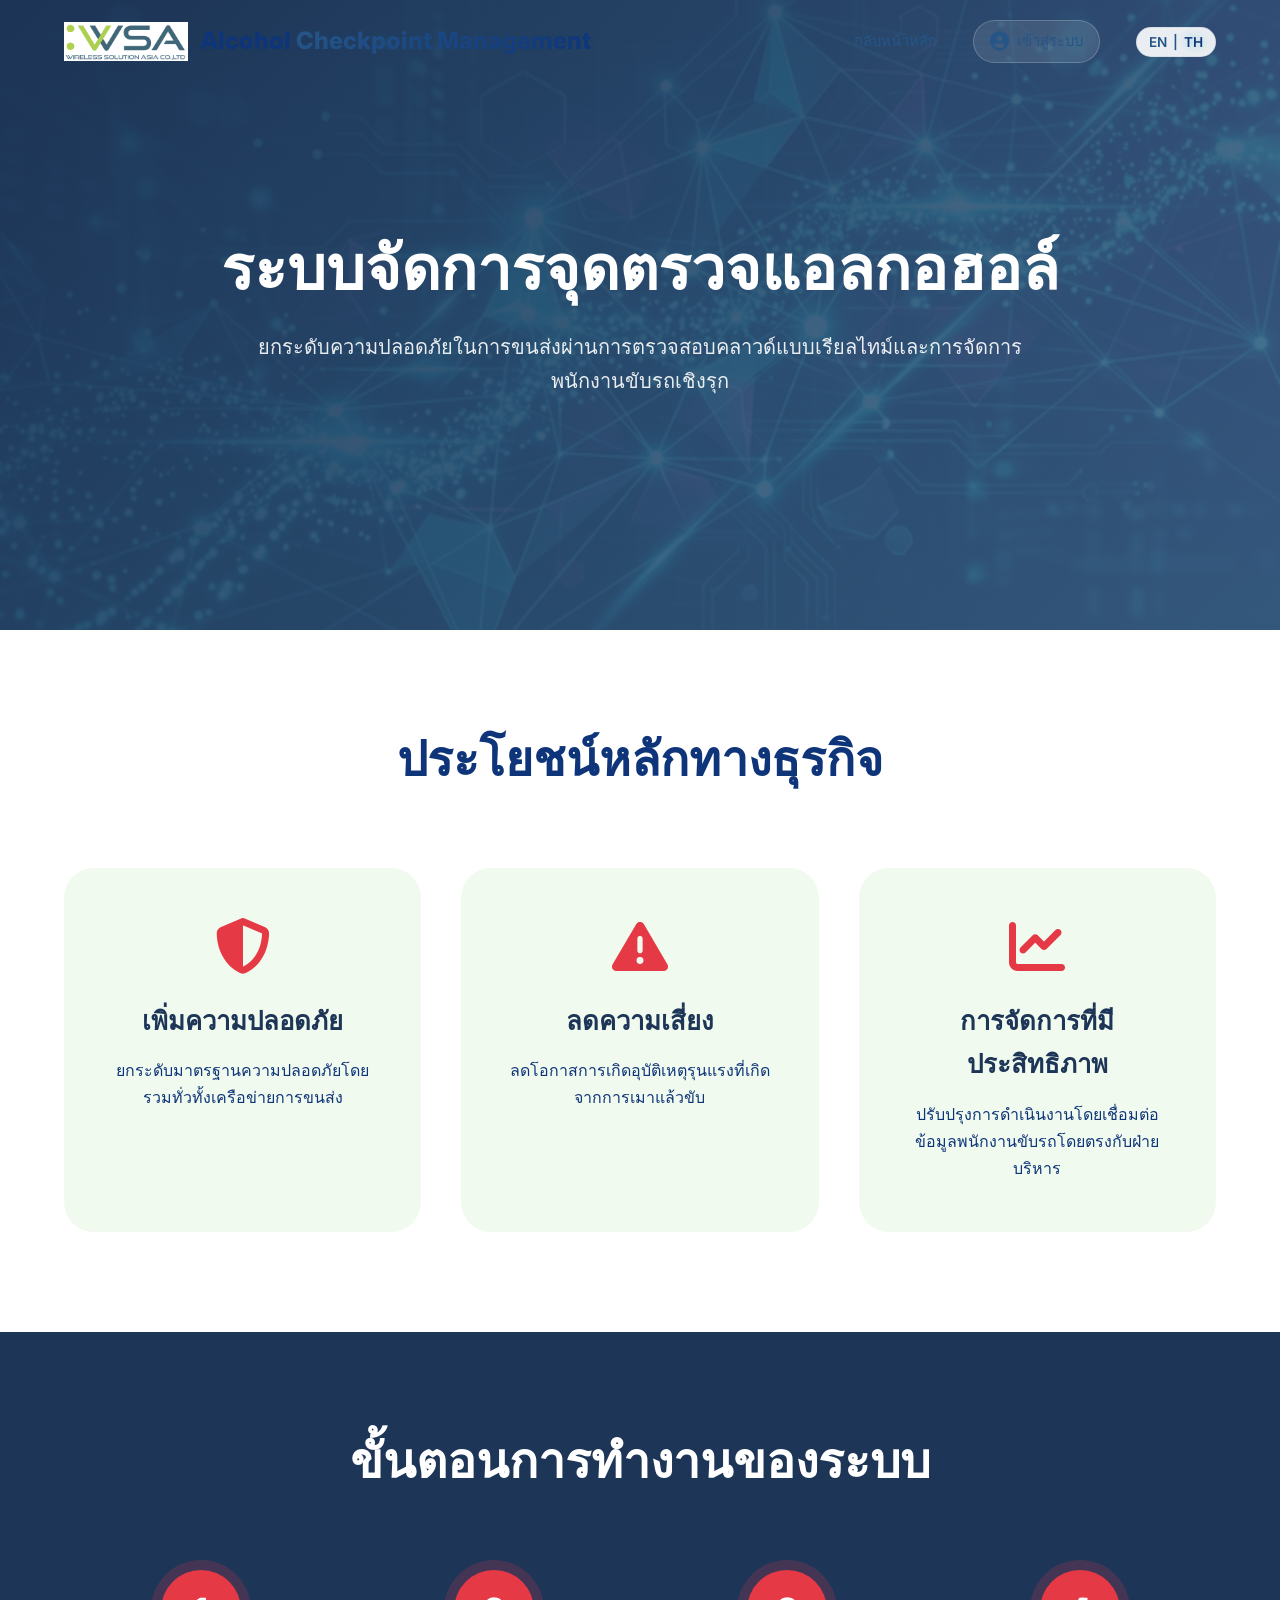
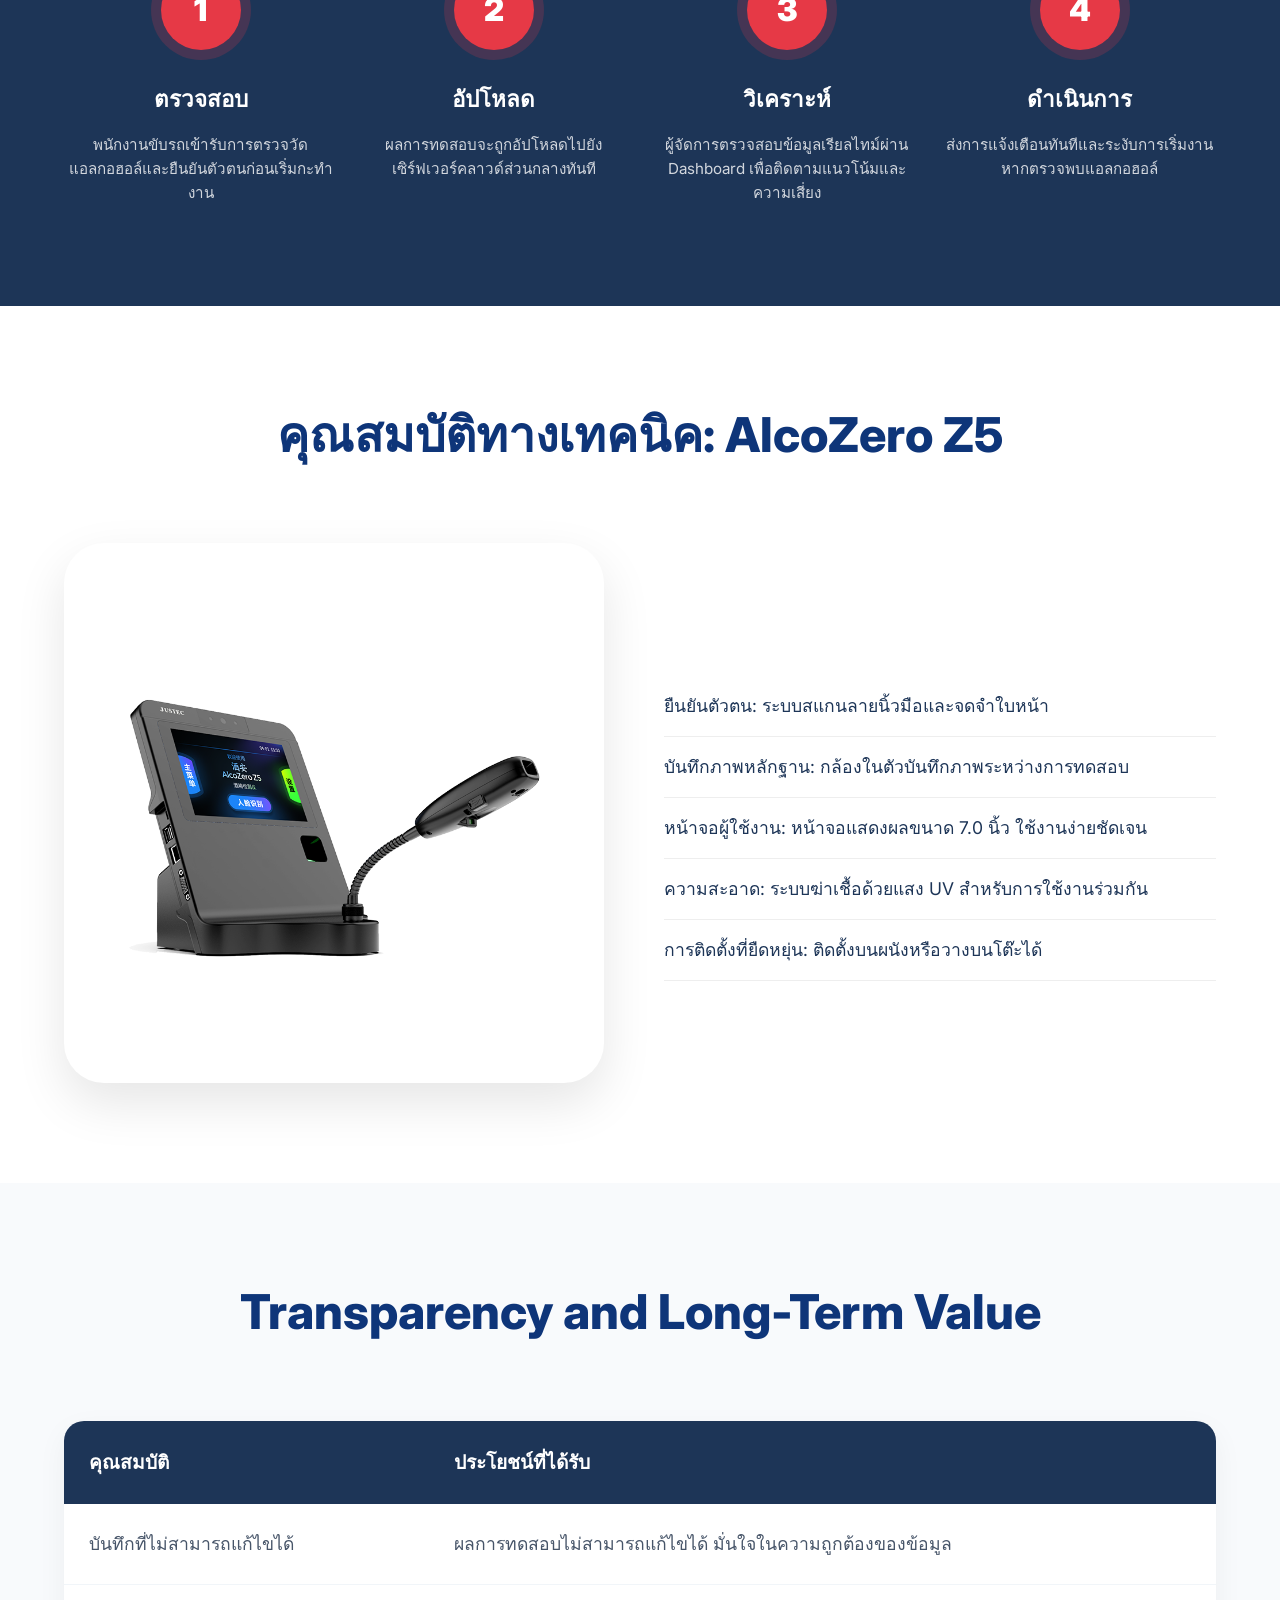
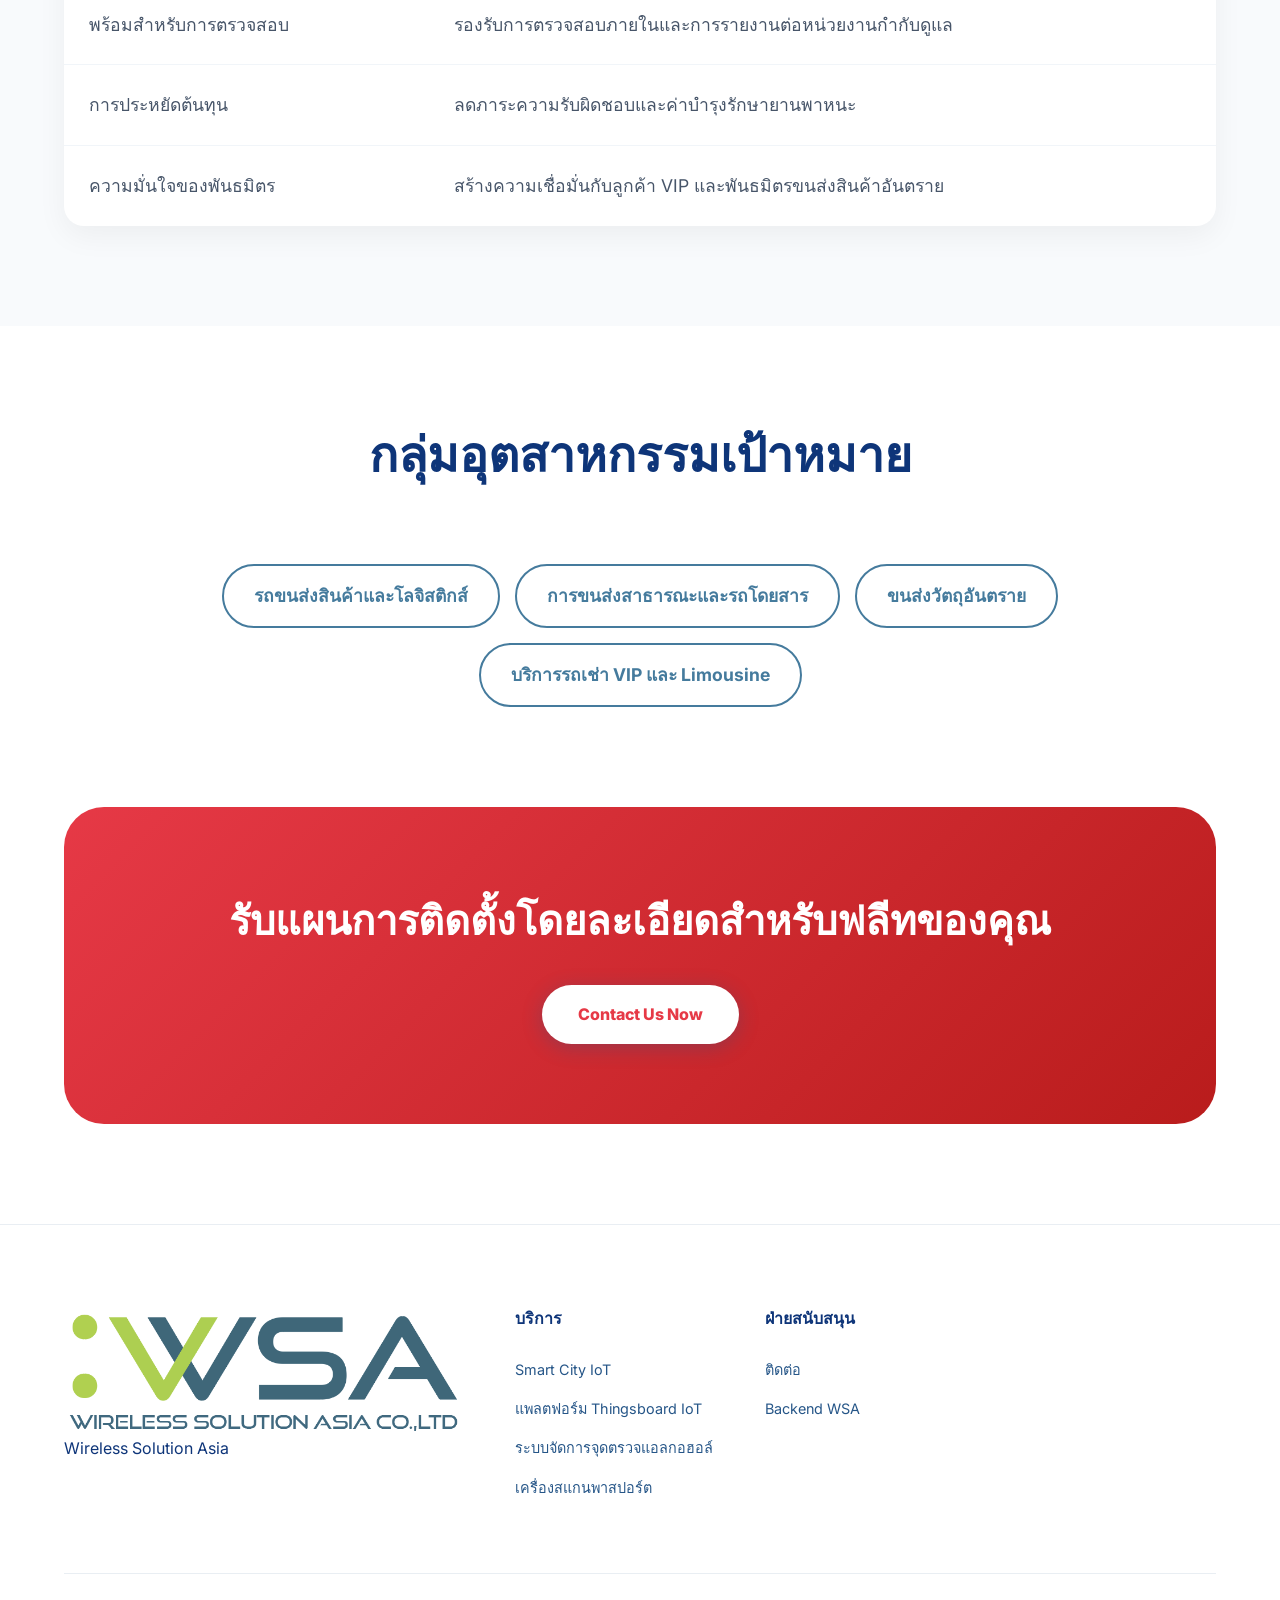
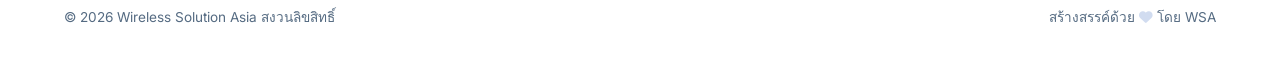
==== acm/index.html @ 752e39a4 "UPDATE" ====
<!DOCTYPE html>
<html lang="th">

<head>
    <meta charset="UTF-8">
    <meta name="viewport" content="width=device-width, initial-scale=1.0">
    <script>
        if (window.location.pathname.endsWith('/acm')) {
            window.location.pathname += '/';
        }
    </script>
    <meta name="description"
        content="Cloud-Connected Alcohol Breath Analyzer Solution for Logistics & Transport. Real-time monitoring with AlcoZero Z5.">
    <title>Alcohol Checkpoint Management | Wireless Solution Asia</title>

    <!-- Fonts & Icons -->
    <link rel="stylesheet" href="https://cdnjs.cloudflare.com/ajax/libs/font-awesome/6.5.1/css/all.min.css">
    <link rel="stylesheet" href="../styles.css">

    <style>
        :root {
            --acm-primary: #e63946;
            --acm-dark: #1d3557;
            --acm-secondary: #457b9d;
            --acm-bg: #f1faee;
        }

        .login-btn {
            display: flex;
            align-items: center;
            gap: 8px;
            background: rgba(255, 255, 255, 0.1);
            padding: 8px 16px;
            border-radius: 50px;
            color: white;
            text-decoration: none;
            transition: all 0.3s ease;
            border: 1px solid rgba(255, 255, 255, 0.2);
            font-weight: 600;
        }

        .login-btn:hover {
            background: white;
            color: var(--acm-primary);
            transform: translateY(-2px);
        }

        .login-btn i {
            font-size: 1.2rem;
        }

        .acm-hero {
            position: relative;
            height: 70vh;
            min-height: 500px;
            display: flex;
            align-items: center;
            justify-content: center;
            background: var(--acm-dark);
            color: white;
            text-align: center;
            overflow: hidden;
        }

        .acm-hero-img {
            position: absolute;
            inset: 0;
            width: 100%;
            height: 100%;
            object-fit: cover;
            opacity: 0.35;
            z-index: 1;
        }

        .acm-hero-overlay {
            position: absolute;
            inset: 0;
            background: linear-gradient(135deg, rgba(29, 53, 87, 0.9) 0%, rgba(69, 123, 157, 0.6) 100%);
            z-index: 2;
        }

        .acm-hero-content {
            position: relative;
            z-index: 3;
            max-width: 1000px;
            padding: 0 20px;
        }

        .acm-hero h1 {
            font-size: clamp(2.2rem, 5vw, 3.8rem);
            font-weight: 900;
            margin-bottom: 25px;
            line-height: 1.2;
        }

        .acm-hero p {
            font-size: 1.25rem;
            opacity: 0.9;
            max-width: 800px;
            margin: 0 auto;
        }

        /* Benefits */
        .benefits-section {
            padding: 100px 0;
            background: #fff;
        }

        .benefits-grid {
            display: grid;
            grid-template-columns: repeat(auto-fit, minmax(300px, 1fr));
            gap: 40px;
            margin-top: 60px;
        }

        .benefit-card {
            padding: 50px 40px;
            background: var(--acm-bg);
            border-radius: 30px;
            text-align: center;
            transition: transform 0.3s ease;
        }

        .benefit-card:hover {
            transform: translateY(-10px);
        }

        .benefit-card i {
            font-size: 3.5rem;
            color: var(--acm-primary);
            margin-bottom: 25px;
        }

        .benefit-card h3 {
            font-size: 1.6rem;
            margin-bottom: 15px;
            color: var(--acm-dark);
        }

        /* Workflow */
        .workflow-section {
            padding: 100px 0;
            background: var(--acm-dark);
            color: white;
        }

        .workflow-timeline {
            display: flex;
            justify-content: space-between;
            gap: 20px;
            margin-top: 80px;
            position: relative;
        }

        .workflow-step {
            flex: 1;
            text-align: center;
            position: relative;
            z-index: 2;
        }

        .step-number {
            width: 80px;
            height: 80px;
            background: var(--acm-primary);
            color: white;
            border-radius: 50%;
            display: flex;
            align-items: center;
            justify-content: center;
            font-size: 2rem;
            font-weight: 900;
            margin: 0 auto 30px;
            box-shadow: 0 0 0 10px rgba(230, 57, 70, 0.2);
        }

        .workflow-step h4 {
            font-size: 1.4rem;
            margin-bottom: 15px;
        }

        .workflow-step p {
            font-size: 0.95rem;
            opacity: 0.8;
            line-height: 1.6;
        }

        @media (max-width: 992px) {
            .workflow-timeline {
                flex-direction: column;
                gap: 60px;
            }
        }

        /* Hardware info */
        .hardware-detailed {
            padding: 100px 0;
        }

        .hw-flex {
            display: flex;
            align-items: center;
            gap: 60px;
            margin-top: 60px;
        }

        .hw-image {
            flex: 1;
            background: #fff;
            padding: 40px;
            border-radius: 40px;
            box-shadow: 0 20px 50px rgba(0, 0, 0, 0.1);
        }

        .hw-image img {
            width: 100%;
            height: auto;
            border-radius: 20px;
        }

        .hw-content {
            flex: 1.2;
        }

        .hw-content ul {
            list-style: none;
            padding: 0;
            margin-top: 30px;
        }

        .hw-content ul li {
            padding: 15px 0;
            border-bottom: 1px solid #eee;
            display: flex;
            align-items: center;
            gap: 15px;
            font-size: 1.1rem;
            color: var(--acm-dark);
        }

        .hw-content ul li i {
            color: var(--acm-primary);
        }

        /* Table */
        .value-table-section {
            padding: 100px 0;
            background: #f8fafc;
        }

        .data-table {
            width: 100%;
            border-collapse: collapse;
            background: white;
            border-radius: 20px;
            overflow: hidden;
            box-shadow: 0 10px 30px rgba(0, 0, 0, 0.05);
            margin-top: 50px;
        }

        .data-table th {
            background: var(--acm-dark);
            color: white;
            padding: 25px;
            text-align: left;
            font-size: 1.2rem;
        }

        .data-table td {
            padding: 25px;
            border-bottom: 1px solid #f1f5f9;
            font-size: 1.1rem;
            color: #475569;
        }

        .data-table tr:last-child td {
            border-bottom: none;
        }

        .data-table tr:hover td {
            background: rgba(230, 57, 70, 0.02);
        }

        /* Industries */
        .industry-tags {
            display: flex;
            flex-wrap: wrap;
            gap: 15px;
            justify-content: center;
            margin-top: 40px;
        }

        .tag {
            padding: 15px 30px;
            background: white;
            border: 2px solid var(--acm-secondary);
            color: var(--acm-secondary);
            border-radius: 50px;
            font-weight: 700;
            font-size: 1.1rem;
            transition: all 0.3s ease;
        }

        .tag:hover {
            background: var(--acm-secondary);
            color: white;
        }

        .cta-box {
            background: linear-gradient(135deg, var(--acm-primary) 0%, #b91c1c 100%);
            padding: 80px 40px;
            border-radius: 40px;
            text-align: center;
            color: white;
            margin-top: 100px;
        }

        .cta-box h2 {
            font-size: 2.5rem;
            margin-bottom: 30px;
        }

        @media (max-width: 768px) {
            .hw-flex {
                flex-direction: column;
            }
        }
    </style>
</head>

<body class="acm-page">

    <!-- ===== NAVIGATION ===== -->
    <nav class="navbar scrolled" id="navbar">
        <div class="container">
            <a href="/" class="nav-logo">
                <div class="logo-icon">
                    <img src="../assets/logo.png" alt="Wireless Solution Asia Logo">
                </div>
                <span>Alcohol <span class="gradient-text">Checkpoint Management</span></span>
            </a>

            <button class="hamburger" id="hamburger" aria-label="Toggle navigation">
                <span></span>
                <span></span>
                <span></span>
            </button>

            <div class="nav-links" id="navLinks">
                <a href="/" data-i18n="nav-back">Back to Main web</a>
                <a href="http://acm.wsa.cloud:8080/" class="login-btn">
                    <i class="fas fa-user-circle"></i>
                    <span data-i18n="nav-login">Login</span>
                </a>
                <button id="langToggle" class="lang-toggle">
                    <span class="lang-en">EN</span>|<span class="lang-th">TH</span>
                </button>
            </div>
        </div>
    </nav>

    <!-- ===== HERO SECTION ===== -->
    <section class="acm-hero">
        <img src="../assets/hero-bg.png" alt="Safety Background" class="acm-hero-img">
        <div class="acm-hero-overlay"></div>
        <div class="acm-hero-content reveal">
            <h1 data-i18n="acm-hero-title">Alcohol Checkpoint Management</h1>
            <p data-i18n="acm-hero-desc">The Cloud-Connected Alcohol Breath Analyzer Solution is a proactive safety
                platform designed for the modern logistics and transportation industry. By integrating breathalyzer
                hardware with a real-time Cloud Ecosystem, businesses can transform traditional alcohol testing into a
                strategic management tool.</p>
        </div>
    </section>

    <!-- ===== BENEFITS SECTION ===== -->
    <section class="benefits-section">
        <div class="container">
            <div class="section-header reveal">
                <h2 data-i18n="acm-benefits-title">Key Business Benefits</h2>
            </div>
            <div class="benefits-grid">
                <div class="benefit-card reveal">
                    <i class="fas fa-shield-alt"></i>
                    <h3 data-i18n="acm-benefit-1-title">Increase Safety</h3>
                    <p data-i18n="acm-benefit-1-desc">Enhances overall safety standards across the transport network.
                    </p>
                </div>
                <div class="benefit-card reveal reveal-delay-1">
                    <i class="fas fa-exclamation-triangle"></i>
                    <h3 data-i18n="acm-benefit-2-title">Reduce Risk</h3>
                    <p data-i18n="acm-benefit-2-desc">Minimizes the likelihood of severe accidents caused by drunk
                        driving.</p>
                </div>
                <div class="benefit-card reveal reveal-delay-2">
                    <i class="fas fa-chart-line"></i>
                    <h3 data-i18n="acm-benefit-3-title">Efficient Management</h3>
                    <p data-i18n="acm-benefit-3-desc">Streamlines operations by connecting driver data directly to
                        management.</p>
                </div>
            </div>
        </div>
    </section>

    <!-- ===== WORKFLOW SECTION ===== -->
    <section class="workflow-section">
        <div class="container">
            <div class="section-header reveal">
                <h2 data-i18n="acm-workflow-title">System Workflow</h2>
            </div>
            <div class="workflow-timeline">
                <div class="workflow-step reveal">
                    <div class="step-number">1</div>
                    <h4 data-i18n="acm-workflow-step-1-title">Check</h4>
                    <p data-i18n="acm-workflow-step-1-desc">Drivers undergo alcohol testing and identity verification
                        before starting their shift.</p>
                </div>
                <div class="workflow-step reveal reveal-delay-1">
                    <div class="step-number">2</div>
                    <h4 data-i18n="acm-workflow-step-2-title">Upload</h4>
                    <p data-i18n="acm-workflow-step-2-desc">Results are instantly uploaded to a central cloud server.
                    </p>
                </div>
                <div class="workflow-step reveal reveal-delay-2">
                    <div class="step-number">3</div>
                    <h4 data-i18n="acm-workflow-step-3-title">Analyze</h4>
                    <p data-i18n="acm-workflow-step-3-desc">Managers monitor real-time data via a Management Dashboard
                        to track trends and risks.</p>
                </div>
                <div class="workflow-step reveal reveal-delay-3">
                    <div class="step-number">4</div>
                    <h4 data-i18n="acm-workflow-step-4-title">Action</h4>
                    <p data-i18n="acm-workflow-step-4-desc">If alcohol is detected, the system sends immediate alerts
                        (SMS, Email, or App) and blocks the driver from starting work.</p>
                </div>
            </div>
        </div>
    </section>

    <!-- ===== TECHNICAL FEATURES ===== -->
    <section class="hardware-detailed">
        <div class="container">
            <div class="section-header reveal">
                <h2 data-i18n="acm-tech-title">Technical Features: AlcoZero Z5</h2>
            </div>
            <div class="hw-flex">
                <div class="hw-image reveal">
                    <img src="../assets/z5.png" alt="AlcoZero Z5">
                </div>
                <div class="hw-content reveal reveal-delay-1">
                    <ul>
                        <li data-i18n="acm-tech-feat-1"><i class="fas fa-user-check"></i> Identity Verification:
                            Fingerprint and facial recognition.</li>
                        <li data-i18n="acm-tech-feat-2"><i class="fas fa-camera"></i> Visual Documentation: Built-in
                            camera records images.</li>
                        <li data-i18n="acm-tech-feat-3"><i class="fas fa-desktop"></i> User Interface: 7.0-inch display
                            for clear operation.</li>
                        <li data-i18n="acm-tech-feat-4"><i class="fas fa-hand-sparkles"></i> Hygiene: UV light
                            disinfection system.</li>
                        <li data-i18n="acm-tech-feat-5"><i class="fas fa-cube"></i> Flexible Installation: Wall-mounted
                            or desktop unit.</li>
                    </ul>
                </div>
            </div>
        </div>
    </section>

    <!-- ===== TABLE SECTION ===== -->
    <section class="value-table-section">
        <div class="container">
            <div class="section-header reveal">
                <h2 data-i18n="acm-table-title">Transparency and Long-Term Value</h2>
            </div>
            <table class="data-table reveal">
                <thead>
                    <tr>
                        <th data-i18n="acm-table-col-1">Feature</th>
                        <th data-i18n="acm-table-col-2">Benefit</th>
                    </tr>
                </thead>
                <tbody>
                    <tr>
                        <td data-i18n="acm-table-row-1-title">Immutable Logs</td>
                        <td data-i18n="acm-table-row-1-benefit">Test results cannot be edited, ensuring data integrity.
                        </td>
                    </tr>
                    <tr>
                        <td data-i18n="acm-table-row-2-title">Audit Ready</td>
                        <td data-i18n="acm-table-row-2-benefit">Supports internal audits and regulatory reporting.</td>
                    </tr>
                    <tr>
                        <td data-i18n="acm-table-row-3-title">Cost Savings</td>
                        <td data-i18n="acm-table-row-3-benefit">Reduces liability and vehicle maintenance costs.</td>
                    </tr>
                    <tr>
                        <td data-i18n="acm-table-row-4-title">Partner Confidence</td>
                        <td data-i18n="acm-table-row-4-benefit">Builds trust with VIP clients and dangerous goods
                            partners.</td>
                    </tr>
                </tbody>
            </table>
        </div>
    </section>

    <!-- ===== TARGET INDUSTRIES ===== -->
    <section class="container" style="padding: 100px 0; text-align: center;">
        <div class="section-header reveal">
            <h2 data-i18n="acm-target-title">Target Industries</h2>
        </div>
        <div class="industry-tags reveal">
            <span class="tag" data-i18n="acm-target-1">Logistic Trucks</span>
            <span class="tag" data-i18n="acm-target-2">Public Transport</span>
            <span class="tag" data-i18n="acm-target-3">Dangerous Goods</span>
            <span class="tag" data-i18n="acm-target-4">VIP Services</span>
        </div>

        <div class="cta-box reveal">
            <h2 data-i18n="acm-cta-text">Get a detailed implementation plan for your specific fleet size</h2>
            <a href="/#contact" class="btn-primary"
                style="background: white; color: var(--acm-primary); font-weight: 800;">Contact Us Now</a>
        </div>
    </section>

    <footer class="footer">
        <div class="container">
            <div class="footer-grid">
                <div class="footer-col">
                    <div class="footer-logo">
                        <img src="../assets/logo.png" alt="WSA Logo">
                        <span>Wireless Solution Asia</span>
                    </div>
                </div>
                <div class="footer-col">
                    <h4 data-i18n="footer-col-2">Services</h4>
                    <ul>
                        <li><a href="../iot/index.html" data-i18n="srv-1-title">IoT Solution</a></li>
                        <li><a href="../thingsboard/index.html" data-i18n="srv-2-title">Thingsboard IoT Platform</a>
                        </li>
                        <li><a href="index.html" data-i18n="srv-3-title">Alcohol Checkpoint Management</a></li>
                        <li><a href="../Thales/index.html" data-i18n="srv-4-title">Passport Scanner</a></li>
                    </ul>
                </div>
                <div class="footer-col">
                    <h4 data-i18n="footer-col-3">Support</h4>
                    <ul>
                        <li><a href="/#contact" data-i18n="footer-contact">Contact</a></li>
                        <li><a href="https://sites.google.com/wirelesssolution.asia/web/home" target="_blank"
                                data-i18n="footer-backend-wsa">Backend WSA</a></li>
                    </ul>
                </div>
            </div>
            <div class="footer-bottom">
                <p data-i18n="footer-copy">&copy; 2026 Wireless Solution Asia. All rights reserved.</p>
                <p><span data-i18n="footer-crafted">Crafted with</span> <i class="fas fa-heart"
                        style="color: var(--accent-pink);"></i> <span data-i18n="footer-by">by WSA</span></p>
            </div>
        </div>
    </footer>

    <script src="../translations.js"></script>
    <script src="../script.js"></script>
</body>

</html>
---- styles.css ----
/* ===== DESIGN SYSTEM ===== */
@import url('https://fonts.googleapis.com/css2?family=Inter:wght@300;400;500;600;700;800;900&display=swap');

:root {
  /* Colors */
  --bg-primary: #ffffff;
  --bg-secondary: #f1f5f8;
  --bg-card: #ffffff;
  --bg-glass: rgba(255, 255, 255, 0.9);
  --border-glass: rgba(38, 86, 136, 0.1);

  --text-primary: #0e3579;
  --text-secondary: #265688;
  --text-muted: #556b82;

  --accent-cyan: #265688;
  --accent-purple: #0e3579;
  --accent-pink: #d1dcf0;
  --accent-blue: #265688;

  --gradient-primary: linear-gradient(135deg, #265688, #0e3579);
  --gradient-hero: linear-gradient(135deg, #f1f5f8 0%, #e0e9f3 50%, #f1f5f8 100%);
  --gradient-card-hover: linear-gradient(135deg, rgba(38, 86, 136, 0.05), rgba(14, 53, 121, 0.05));

  /* Spacing */
  --section-padding: 120px 0;
  --container-width: 1200px;

  /* Transitions */
  --transition-fast: 0.2s ease;
  --transition-medium: 0.4s cubic-bezier(0.4, 0, 0.2, 1);
  --transition-slow: 0.6s cubic-bezier(0.4, 0, 0.2, 1);

  /* Border Radius */
  --radius-sm: 8px;
  --radius-md: 16px;
  --radius-lg: 24px;
  --radius-xl: 32px;

  /* Shadows */
  --shadow-glow: 0 0 30px rgba(38, 86, 136, 0.15);
  --shadow-card: 0 8px 32px rgba(38, 86, 136, 0.08);
  --shadow-elevated: 0 20px 60px rgba(14, 53, 121, 0.15);
}

/* ===== RESET & BASE ===== */
*,
*::before,
*::after {
  margin: 0;
  padding: 0;
  box-sizing: border-box;
}

html {
  scroll-behavior: smooth;
  font-size: 16px;
}

body {
  font-family: 'Inter', -apple-system, BlinkMacSystemFont, sans-serif;
  background-color: var(--bg-primary);
  color: var(--text-primary);
  line-height: 1.7;
  overflow-x: hidden;
  -webkit-font-smoothing: antialiased;
}

a {
  text-decoration: none;
  color: inherit;
}

ul {
  list-style: none;
}

img {
  max-width: 100%;
  display: block;
}

.container {
  width: 90%;
  max-width: var(--container-width);
  margin: 0 auto;
}

/* ===== UTILITY CLASSES ===== */
.gradient-text {
  background: var(--gradient-primary);
  -webkit-background-clip: text;
  -webkit-text-fill-color: transparent;
  background-clip: text;
}

.section-header {
  text-align: center;
  margin-bottom: 80px;
}

.section-header .label {
  display: inline-block;
  font-size: 0.85rem;
  font-weight: 600;
  letter-spacing: 3px;
  text-transform: uppercase;
  color: var(--accent-cyan);
  margin-bottom: 16px;
}

.section-header h2 {
  font-size: clamp(2rem, 4vw, 3rem);
  font-weight: 800;
  line-height: 1.2;
  margin-bottom: 20px;
}

.section-header p {
  font-size: 1.1rem;
  color: var(--text-secondary);
  max-width: 600px;
  margin: 0 auto;
}

/* ===== SCROLL ANIMATIONS ===== */
.reveal {
  opacity: 0;
  transform: translateY(40px);
  transition: opacity 0.8s cubic-bezier(0.4, 0, 0.2, 1),
    transform 0.8s cubic-bezier(0.4, 0, 0.2, 1);
}

.reveal.active {
  opacity: 1;
  transform: translateY(0);
}

.reveal-delay-1 {
  transition-delay: 0.1s;
}

.reveal-delay-2 {
  transition-delay: 0.2s;
}

.reveal-delay-3 {
  transition-delay: 0.3s;
}

.reveal-delay-4 {
  transition-delay: 0.4s;
}

/* ===== NAVIGATION ===== */
.navbar {
  position: fixed;
  top: 0;
  left: 0;
  width: 100%;
  z-index: 1000;
  padding: 20px 0;
  transition: var(--transition-medium);
}

.navbar.scrolled {
  background: rgba(255, 255, 255, 0.95);
  backdrop-filter: blur(20px);
  -webkit-backdrop-filter: blur(20px);
  border-bottom: 1px solid var(--border-glass);
  padding: 12px 0;
  box-shadow: 0 4px 30px rgba(38, 86, 136, 0.08);
}

.navbar .container {
  display: flex;
  align-items: center;
  justify-content: space-between;
}

.nav-logo {
  display: flex;
  align-items: center;
  gap: 12px;
  font-size: 1.5rem;
  font-weight: 800;
}

.nav-logo .logo-icon {
  width: auto;
  height: 40px;
  display: flex;
  align-items: center;
  justify-content: center;
}

.nav-logo .logo-icon img {
  height: 100%;
  width: auto;
  object-fit: contain;
}

.nav-links {
  display: flex;
  align-items: center;
  gap: 36px;
}

.nav-links a {
  font-size: 0.92rem;
  font-weight: 500;
  color: var(--text-secondary);
  transition: var(--transition-fast);
  position: relative;
}

.nav-links a::after {
  content: '';
  position: absolute;
  bottom: -4px;
  left: 0;
  width: 0;
  height: 2px;
  background: var(--gradient-primary);
  transition: width var(--transition-medium);
}

.nav-links a:hover {
  color: var(--text-primary);
}

.nav-links a:hover::after {
  width: 100%;
}

.nav-cta {
  padding: 10px 28px !important;
  background: var(--gradient-primary);
  border-radius: 50px;
  color: white !important;
  font-weight: 600 !important;
  transition: var(--transition-medium) !important;
  box-shadow: 0 4px 15px rgba(38, 86, 136, 0.3);
}

.nav-cta::after {
  display: none !important;
}

.nav-cta:hover {
  transform: translateY(-2px);
  box-shadow: 0 8px 25px rgba(38, 86, 136, 0.4);
}

/* Hamburger menu */
.hamburger {
  display: none;
  flex-direction: column;
  gap: 5px;
  cursor: pointer;
  z-index: 1001;
  background: none;
  border: none;
  padding: 5px;
}

.hamburger span {
  display: block;
  width: 28px;
  height: 2px;
  background: var(--text-primary);
  border-radius: 4px;
  transition: var(--transition-medium);
}

.hamburger.active span:nth-child(1) {
  transform: rotate(45deg) translate(5px, 5px);
}

.hamburger.active span:nth-child(2) {
  opacity: 0;
}

.hamburger.active span:nth-child(3) {
  transform: rotate(-45deg) translate(5px, -5px);
}

/* Language Toggle */
.lang-toggle {
  background: var(--bg-glass);
  border: 1px solid var(--border-glass);
  padding: 6px 12px;
  border-radius: 20px;
  color: var(--text-secondary);
  font-family: 'Inter', sans-serif;
  font-size: 0.85rem;
  font-weight: 600;
  cursor: pointer;
  display: flex;
  align-items: center;
  gap: 6px;
  transition: var(--transition-medium);
  backdrop-filter: blur(10px);
}

.lang-toggle:hover {
  background: rgba(255, 255, 255, 0.1);
  border-color: var(--accent-cyan);
}

.lang-toggle span {
  transition: var(--transition-fast);
}

.lang-toggle span.active {
  color: var(--text-primary);
  text-shadow: 0 0 10px rgba(6, 182, 212, 0.5);
}

/* ===== HERO SECTION ===== */
.hero {
  min-height: 100vh;
  display: flex;
  align-items: center;
  position: relative;
  overflow: hidden;
  background: var(--gradient-hero);
}

.hero::before {
  content: '';
  position: absolute;
  inset: 0;
  background:
    radial-gradient(circle at 20% 50%, rgba(6, 182, 212, 0.12) 0%, transparent 50%),
    radial-gradient(circle at 80% 20%, rgba(139, 92, 246, 0.12) 0%, transparent 50%),
    radial-gradient(circle at 60% 80%, rgba(236, 72, 153, 0.08) 0%, transparent 50%);
  animation: heroGlow 8s ease-in-out infinite alternate;
}

@keyframes heroGlow {
  0% {
    opacity: 0.6;
    transform: scale(1);
  }

  100% {
    opacity: 1;
    transform: scale(1.05);
  }
}

/* Floating particles */
.hero-particles {
  position: absolute;
  inset: 0;
  overflow: hidden;
  pointer-events: none;
}

.particle {
  position: absolute;
  width: 4px;
  height: 4px;
  background: rgba(38, 86, 136, 0.4);
  border-radius: 50%;
  animation: float linear infinite;
}

@keyframes float {
  0% {
    transform: translateY(100vh) rotate(0deg);
    opacity: 0;
  }

  10% {
    opacity: 1;
  }

  90% {
    opacity: 1;
  }

  100% {
    transform: translateY(-100px) rotate(720deg);
    opacity: 0;
  }
}

.hero-content {
  position: relative;
  z-index: 2;
  max-width: 800px;
}

.hero-badge {
  display: inline-flex;
  align-items: center;
  gap: 8px;
  padding: 8px 20px;
  background: var(--bg-glass);
  border: 1px solid var(--border-glass);
  border-radius: 50px;
  font-size: 0.85rem;
  font-weight: 500;
  color: var(--accent-cyan);
  margin-bottom: 32px;
  backdrop-filter: blur(10px);
}

.hero-badge i {
  font-size: 0.7rem;
}

.hero h1 {
  font-size: clamp(2.8rem, 6vw, 4.5rem);
  font-weight: 900;
  line-height: 1.1;
  margin-bottom: 24px;
  letter-spacing: -1px;
}

.hero p {
  font-size: 1.2rem;
  color: var(--text-secondary);
  line-height: 1.8;
  margin-bottom: 48px;
  max-width: 580px;
}

.hero-buttons {
  display: flex;
  gap: 16px;
  flex-wrap: wrap;
}

.btn-primary {
  display: inline-flex;
  align-items: center;
  gap: 10px;
  padding: 16px 36px;
  background: var(--gradient-primary);
  color: white;
  font-size: 1rem;
  font-weight: 600;
  border-radius: 50px;
  border: none;
  cursor: pointer;
  transition: var(--transition-medium);
  box-shadow: 0 4px 20px rgba(38, 86, 136, 0.3);
}

.btn-primary:hover {
  transform: translateY(-3px);
  box-shadow: 0 12px 35px rgba(38, 86, 136, 0.4);
}

.btn-secondary {
  display: inline-flex;
  align-items: center;
  gap: 10px;
  padding: 16px 36px;
  background: transparent;
  color: var(--text-primary);
  font-size: 1rem;
  font-weight: 600;
  border-radius: 50px;
  border: 1px solid var(--border-glass);
  cursor: pointer;
  transition: var(--transition-medium);
  backdrop-filter: blur(10px);
}

.btn-secondary:hover {
  background: var(--bg-glass);
  border-color: var(--accent-cyan);
  transform: translateY(-3px);
}

/* Hero floating image */
.hero-visual {
  position: absolute;
  right: 5%;
  top: 50%;
  transform: translateY(-50%);
  width: 500px;
  height: 500px;
  z-index: 1;
}

.hero-image-wrapper {
  position: relative;
  width: 100%;
  height: 100%;
  animation: heroFloat 6s ease-in-out infinite;
}

@keyframes heroFloat {

  0%,
  100% {
    transform: translateY(0);
  }

  50% {
    transform: translateY(-20px);
  }
}

.hero-image-wrapper img {
  width: 100%;
  height: 100%;
  object-fit: cover;
  border-radius: var(--radius-xl);
  border: 1px solid var(--border-glass);
  box-shadow: var(--shadow-elevated);
}

.hero-image-wrapper::before {
  content: '';
  position: absolute;
  inset: -2px;
  border-radius: var(--radius-xl);
  background: var(--gradient-primary);
  opacity: 0.3;
  z-index: -1;
  filter: blur(20px);
}

/* ===== ABOUT SECTION ===== */
.about {
  padding: var(--section-padding);
  position: relative;
}

.about-grid {
  display: grid;
  grid-template-columns: 1fr 1fr;
  gap: 80px;
  align-items: center;
}

.about-image {
  position: relative;
}

.about-image img {
  border-radius: var(--radius-lg);
  box-shadow: var(--shadow-card);
  border: 1px solid var(--border-glass);
}

.about-image::after {
  content: '';
  position: absolute;
  bottom: -20px;
  right: -20px;
  width: 200px;
  height: 200px;
  background: var(--gradient-primary);
  border-radius: var(--radius-lg);
  opacity: 0.1;
  z-index: -1;
}

.about-content h2 {
  font-size: clamp(2rem, 3.5vw, 2.8rem);
  font-weight: 800;
  line-height: 1.2;
  margin-bottom: 24px;
}

.about-content p {
  color: var(--text-secondary);
  font-size: 1.05rem;
  margin-bottom: 16px;
}

.about-content p:last-of-type {
  margin-bottom: 40px;
}

/* Stats */
.stats-grid {
  display: grid;
  grid-template-columns: repeat(3, 1fr);
  gap: 24px;
  margin-top: 48px;
}

.stat-item {
  text-align: center;
  padding: 28px 16px;
  background: var(--bg-glass);
  border: 1px solid var(--border-glass);
  border-radius: var(--radius-md);
  backdrop-filter: blur(10px);
  transition: var(--transition-medium);
}

.stat-item:hover {
  background: var(--gradient-card-hover);
  border-color: rgba(38, 86, 136, 0.2);
  transform: translateY(-4px);
}

.stat-number {
  font-size: 2.5rem;
  font-weight: 800;
  background: var(--gradient-primary);
  -webkit-background-clip: text;
  -webkit-text-fill-color: transparent;
  background-clip: text;
  line-height: 1.2;
}

.stat-label {
  font-size: 0.88rem;
  color: var(--text-muted);
  margin-top: 4px;
  font-weight: 500;
}

/* ===== SERVICES SECTION ===== */
.services {
  padding: var(--section-padding);
  background: var(--bg-secondary);
  position: relative;
}

.services::before {
  content: '';
  position: absolute;
  top: 0;
  left: 0;
  right: 0;
  height: 1px;
  background: linear-gradient(90deg, transparent, var(--border-glass), transparent);
}

.services-grid {
  display: grid;
  grid-template-columns: repeat(3, 1fr);
  gap: 30px;
}

.service-card {
  padding: 44px 36px;
  background: var(--bg-glass);
  border: 1px solid var(--border-glass);
  border-radius: var(--radius-lg);
  backdrop-filter: blur(10px);
  transition: var(--transition-medium);
  position: relative;
  overflow: hidden;
}

.service-card::before {
  content: '';
  position: absolute;
  top: 0;
  left: 0;
  right: 0;
  height: 3px;
  background: var(--gradient-primary);
  transform: scaleX(0);
  transform-origin: left;
  transition: transform var(--transition-medium);
}

.service-card:hover {
  transform: translateY(-8px);
  background: var(--gradient-card-hover);
  border-color: rgba(6, 182, 212, 0.15);
  box-shadow: var(--shadow-glow);
}

.service-card:hover::before {
  transform: scaleX(1);
}

.service-icon {
  width: 64px;
  height: 64px;
  background: var(--gradient-primary);
  border-radius: var(--radius-md);
  display: flex;
  align-items: center;
  justify-content: center;
  font-size: 1.6rem;
  color: white;
  margin-bottom: 28px;
  box-shadow: 0 8px 20px rgba(38, 86, 136, 0.2);
}

.service-card h3 {
  font-size: 1.3rem;
  font-weight: 700;
  margin-bottom: 14px;
}

.service-card p {
  color: var(--text-secondary);
  font-size: 0.95rem;
  line-height: 1.7;
}

/* ===== TEAM SECTION ===== */
.team {
  padding: var(--section-padding);
  position: relative;
}

.team-grid {
  display: grid;
  grid-template-columns: repeat(4, 1fr);
  gap: 30px;
}

.team-card {
  text-align: center;
  padding: 40px 24px 32px;
  background: var(--bg-glass);
  border: 1px solid var(--border-glass);
  border-radius: var(--radius-lg);
  backdrop-filter: blur(10px);
  transition: var(--transition-medium);
}

.team-card:hover {
  transform: translateY(-8px);
  background: var(--gradient-card-hover);
  border-color: rgba(38, 86, 136, 0.15);
  box-shadow: var(--shadow-glow);
}

.team-avatar {
  width: 110px;
  height: 110px;
  border-radius: 50%;
  margin: 0 auto 24px;
  overflow: hidden;
  border: 3px solid transparent;
  background-image: var(--gradient-primary);
  background-origin: border-box;
  background-clip: padding-box, border-box;
  position: relative;
}

.team-avatar img {
  width: 100%;
  height: 100%;
  object-fit: cover;
  border-radius: 50%;
}

.team-card h3 {
  font-size: 1.15rem;
  font-weight: 700;
  margin-bottom: 6px;
}

.team-card .role {
  font-size: 0.88rem;
  color: var(--accent-cyan);
  font-weight: 500;
  margin-bottom: 18px;
}

.team-socials {
  display: flex;
  justify-content: center;
  gap: 12px;
}

.team-socials a {
  width: 36px;
  height: 36px;
  border-radius: 50%;
  background: var(--bg-glass);
  border: 1px solid var(--border-glass);
  display: flex;
  align-items: center;
  justify-content: center;
  font-size: 0.85rem;
  color: var(--text-secondary);
  transition: var(--transition-fast);
}

.team-socials a:hover {
  background: var(--gradient-primary);
  border-color: transparent;
  color: white;
  transform: translateY(-2px);
}

/* ===== CONTACT SECTION ===== */
.contact {
  padding: var(--section-padding);
  background: var(--bg-secondary);
  position: relative;
}

.contact::before {
  content: '';
  position: absolute;
  top: 0;
  left: 0;
  right: 0;
  height: 1px;
  background: linear-gradient(90deg, transparent, var(--border-glass), transparent);
}

.contact-grid {
  display: grid;
  grid-template-columns: 1fr 1fr;
  gap: 60px;
}

.contact-info h3 {
  font-size: 1.6rem;
  font-weight: 700;
  margin-bottom: 16px;
}

.contact-info>p {
  color: var(--text-secondary);
  margin-bottom: 40px;
  line-height: 1.7;
}

.contact-detail {
  display: flex;
  align-items: flex-start;
  gap: 16px;
  margin-bottom: 28px;
}

.contact-detail-icon {
  width: 48px;
  height: 48px;
  background: var(--bg-glass);
  border: 1px solid var(--border-glass);
  border-radius: var(--radius-sm);
  display: flex;
  align-items: center;
  justify-content: center;
  color: var(--accent-cyan);
  font-size: 1.1rem;
  flex-shrink: 0;
}

.contact-detail h4 {
  font-size: 0.95rem;
  font-weight: 600;
  margin-bottom: 4px;
}

.contact-detail p {
  font-size: 0.9rem;
  color: var(--text-secondary);
}

/* Contact Form */
.contact-form-wrapper {
  padding: 44px;
  background: var(--bg-glass);
  border: 1px solid var(--border-glass);
  border-radius: var(--radius-lg);
  backdrop-filter: blur(10px);
}

.form-group {
  margin-bottom: 24px;
}

.form-group label {
  display: block;
  font-size: 0.88rem;
  font-weight: 600;
  margin-bottom: 8px;
  color: var(--text-secondary);
}

.form-group input,
.form-group textarea {
  width: 100%;
  padding: 14px 18px;
  background: rgba(255, 255, 255, 0.03);
  border: 1px solid var(--border-glass);
  border-radius: var(--radius-sm);
  color: var(--text-primary);
  font-family: 'Inter', sans-serif;
  font-size: 0.95rem;
  transition: var(--transition-fast);
  outline: none;
}

.form-group input:focus,
.form-group textarea:focus {
  border-color: var(--accent-cyan);
  box-shadow: 0 0 0 3px rgba(6, 182, 212, 0.1);
}

.form-group textarea {
  height: 140px;
  resize: vertical;
}

.form-row {
  display: grid;
  grid-template-columns: 1fr 1fr;
  gap: 20px;
}

.btn-submit {
  width: 100%;
  padding: 16px;
  background: var(--gradient-primary);
  color: white;
  font-size: 1rem;
  font-weight: 600;
  border: none;
  border-radius: var(--radius-sm);
  cursor: pointer;
  transition: var(--transition-medium);
  box-shadow: 0 4px 15px rgba(6, 182, 212, 0.3);
}

.btn-submit:hover {
  transform: translateY(-2px);
  box-shadow: 0 8px 25px rgba(6, 182, 212, 0.4);
}

/* ===== FOOTER ===== */
.footer {
  padding: 80px 0 32px;
  background: var(--bg-primary);
  border-top: 1px solid var(--border-glass);
}

.footer-grid {
  display: grid;
  grid-template-columns: 2fr 1fr 1fr 1fr;
  gap: 48px;
  padding-bottom: 60px;
  border-bottom: 1px solid var(--border-glass);
}

.footer-brand .nav-logo {
  margin-bottom: 20px;
}

.footer-brand p {
  color: var(--text-secondary);
  font-size: 0.92rem;
  line-height: 1.7;
  margin-bottom: 24px;
}

.footer-socials {
  display: flex;
  gap: 12px;
}

.footer-socials a {
  width: 40px;
  height: 40px;
  border-radius: 50%;
  background: var(--bg-glass);
  border: 1px solid var(--border-glass);
  display: flex;
  align-items: center;
  justify-content: center;
  color: var(--text-secondary);
  transition: var(--transition-fast);
}

.footer-socials a:hover {
  background: var(--gradient-primary);
  border-color: transparent;
  color: white;
  transform: translateY(-2px);
}

.footer-col h4 {
  font-size: 1rem;
  font-weight: 700;
  margin-bottom: 24px;
}

.footer-col ul li {
  margin-bottom: 12px;
}

.footer-col ul a {
  color: var(--text-secondary);
  font-size: 0.9rem;
  transition: var(--transition-fast);
}

.footer-col ul a:hover {
  color: var(--accent-cyan);
}

.footer-bottom {
  display: flex;
  justify-content: space-between;
  align-items: center;
  padding-top: 32px;
  font-size: 0.85rem;
  color: var(--text-muted);
}

/* ===== RESPONSIVE ===== */
@media (max-width: 1024px) {
  .hero-visual {
    display: none;
  }

  .hero-content {
    max-width: 100%;
    text-align: center;
  }

  .hero p {
    margin-left: auto;
    margin-right: auto;
  }

  .hero-buttons {
    justify-content: center;
  }

  .about-grid {
    grid-template-columns: 1fr;
    gap: 48px;
  }

  .services-grid {
    grid-template-columns: repeat(2, 1fr);
  }

  .team-grid {
    grid-template-columns: repeat(2, 1fr);
  }

  .footer-grid {
    grid-template-columns: 1fr 1fr;
    gap: 36px;
  }
}

@media (max-width: 768px) {
  :root {
    --section-padding: 80px 0;
  }

  .nav-links {
    position: fixed;
    top: 0;
    right: -100%;
    width: 280px;
    height: 100vh;
    background: rgba(10, 14, 26, 0.98);
    backdrop-filter: blur(20px);
    flex-direction: column;
    justify-content: center;
    gap: 28px;
    padding: 40px;
    transition: right var(--transition-medium);
    border-left: 1px solid var(--border-glass);
  }

  .nav-links.open {
    right: 0;
  }

  .hamburger {
    display: flex;
  }

  .hero h1 {
    font-size: clamp(2rem, 8vw, 3rem);
  }

  .services-grid {
    grid-template-columns: 1fr;
  }

  .team-grid {
    grid-template-columns: 1fr;
    max-width: 360px;
    margin: 0 auto;
  }

  .contact-grid {
    grid-template-columns: 1fr;
  }

  .stats-grid {
    grid-template-columns: repeat(3, 1fr);
    gap: 12px;
  }

  .form-row {
    grid-template-columns: 1fr;
  }

  .footer-grid {
    grid-template-columns: 1fr;
  }

  .footer-bottom {
    flex-direction: column;
    gap: 12px;
    text-align: center;
  }

  .contact-form-wrapper {
    padding: 28px;
  }
}

@media (max-width: 480px) {
  .hero-buttons {
    flex-direction: column;
    align-items: center;
  }

  .btn-primary,
  .btn-secondary {
    width: 100%;
    justify-content: center;
  }

  .stat-number {
    font-size: 1.8rem;
  }
}

/* ===== TOAST NOTIFICATION ===== */
.toast {
  position: fixed;
  bottom: 32px;
  right: 32px;
  padding: 16px 28px;
  background: rgba(6, 182, 212, 0.15);
  border: 1px solid var(--accent-cyan);
  border-radius: var(--radius-sm);
  color: var(--accent-cyan);
  font-weight: 500;
  backdrop-filter: blur(10px);
  transform: translateY(100px);
  opacity: 0;
  transition: var(--transition-medium);
  z-index: 9999;
}

.toast.show {
  transform: translateY(0);
  opacity: 1;
}

/* ===== SERVICE DETAIL PAGES ===== */
.service-page .navbar {
  background: rgba(255, 255, 255, 0.95);
  backdrop-filter: blur(20px);
  border-bottom: 1px solid var(--border-glass);
}

.service-hero {
  padding: 180px 0 100px;
  background: var(--gradient-hero);
  position: relative;
  text-align: center;
}

.service-hero-content {
  max-width: 800px;
  margin: 0 auto;
}

.service-hero h1 {
  font-size: clamp(2.5rem, 5vw, 4rem);
  font-weight: 800;
  margin-bottom: 20px;
  color: var(--text-primary);
}

.service-hero p {
  font-size: 1.25rem;
  color: var(--text-secondary);
}

.service-detail-section {
  padding: 100px 0;
}

.service-detail-grid {
  display: grid;
  grid-template-columns: 1.2fr 0.8fr;
  gap: 60px;
  align-items: start;
}

@media (max-width: 992px) {
  .service-detail-grid {
    grid-template-columns: 1fr;
  }
}

.service-detail-text h3 {
  font-size: 1.8rem;
  margin-bottom: 20px;
  color: var(--text-primary);
}

.service-detail-text p {
  margin-bottom: 30px;
  font-size: 1.1rem;
  color: var(--text-muted);
}

.detail-item {
  margin-bottom: 40px;
  padding: 30px;
  background: var(--bg-secondary);
  border-radius: var(--radius-lg);
  border: 1px solid var(--border-glass);
}

.feature-list {
  margin-bottom: 40px;
}

.iot-sub-section {
  position: relative;
  transition: var(--transition-medium);
}

.iot-sub-section h3 {
  position: relative;
  display: inline-block;
  padding-bottom: 8px;
}

.iot-sub-section h3::after {
  content: '';
  position: absolute;
  bottom: 0;
  left: 0;
  width: 40px;
  height: 3px;
  background: var(--gradient-primary);
  border-radius: 2px;
}

.feature-list li {
  padding: 15px 20px;
  margin-bottom: 15px;
  background: white;
  border-radius: var(--radius-md);
  box-shadow: var(--shadow-card);
  display: flex;
  align-items: center;
  gap: 15px;
  font-weight: 500;
  border: 1px solid transparent;
  transition: var(--transition-medium);
}

.feature-list li::before {
  content: '\f00c';
  font-family: 'Font Awesome 6 Free';
  font-weight: 900;
  color: var(--accent-cyan);
}

.feature-list li:hover {
  border-color: var(--accent-cyan);
  transform: translateX(10px);
}

.service-image-card {
  position: sticky;
  top: 120px;
}

.service-image-card img {
  width: 100%;
  border-radius: var(--radius-xl);
  box-shadow: var(--shadow-elevated);
  border: 1px solid var(--border-glass);
}

.service-cta-box {
  margin-top: 60px;
  padding: 40px;
  background: var(--gradient-primary);
  border-radius: var(--radius-xl);
  color: white;
  text-align: center;
}

.service-cta-box h3 {
  color: white;
  margin-bottom: 15px;
}

.service-cta-box p {
  color: rgba(255, 255, 255, 0.9);
  margin-bottom: 25px;
}

.service-cta-box .btn-primary {
  background: white;
  color: var(--text-primary);
  box-shadow: none;
}

.service-cta-box .btn-primary:hover {
  background: var(--bg-secondary);
  color: var(--accent-cyan);
}

/* Make service cards clickable */
.service-card {
  cursor: pointer;
}

.service-card .learn-more {
  display: inline-flex;
  align-items: center;
  gap: 8px;
  margin-top: 20px;
  font-weight: 600;
  color: var(--accent-cyan);
  font-size: 0.9rem;
  transition: var(--transition-fast);
}

.service-card:hover .learn-more {
  gap: 12px;
}

/* ===== PARTNERS SECTION ===== */
.partners-section {
  padding: 60px 0;
  background: var(--bg-secondary);
  border-top: 1px solid rgba(0, 0, 0, 0.05);
  border-bottom: 1px solid rgba(0, 0, 0, 0.05);
}

.partners-content {
  text-align: center;
}

.partners-content h3 {
  font-size: 1.2rem;
  font-weight: 600;
  color: var(--text-secondary);
  text-transform: uppercase;
  letter-spacing: 2px;
  margin-bottom: 40px;
}

.partners-grid {
  display: flex;
  justify-content: center;
  align-items: center;
  flex-wrap: wrap;
  gap: 40px 80px;
}

.partner-logo {
  opacity: 0.6;
  filter: grayscale(100%);
  transition: var(--transition-medium);
  cursor: pointer;
}

.partner-logo:hover {
  opacity: 1;
  filter: grayscale(0%);
  transform: translateY(-5px);
}

.partner-name {
  font-size: 1.5rem;
  font-weight: 800;
  color: var(--text-primary);
  font-family: 'Inter', sans-serif;
  letter-spacing: -0.5px;
}

@media (max-width: 768px) {
  .partners-grid {
    gap: 30px 40px;
  }
}

/* Centered Contact Info (After Form Removal) */
.contact-info-centered {
  max-width: 900px;
  margin: 0 auto;
}

.contact-info-card {
  background: var(--bg-glass);
  border: 1px solid var(--border-glass);
  border-radius: var(--radius-xl);
  padding: 60px;
  text-align: center;
  backdrop-filter: blur(20px);
  box-shadow: var(--shadow-elevated);
  position: relative;
  overflow: hidden;
}

.contact-info-card::before {
  content: '';
  position: absolute;
  top: -50px;
  right: -50px;
  width: 150px;
  height: 150px;
  background: var(--gradient-primary);
  border-radius: 50%;
  opacity: 0.05;
  filter: blur(40px);
}

.contact-info-card h3 {
  font-size: 2.2rem;
  font-weight: 800;
  margin-bottom: 16px;
  color: var(--text-primary);
}

.contact-info-card > p {
  color: var(--text-secondary);
  font-size: 1.1rem;
  margin-bottom: 48px;
  max-width: 600px;
  margin-left: auto;
  margin-right: auto;
  line-height: 1.6;
}

.contact-details-grid {
  display: grid;
  grid-template-columns: repeat(3, 1fr);
  gap: 32px;
  text-align: left;
}

@media (max-width: 992px) {
  .contact-details-grid {
    grid-template-columns: 1fr;
    max-width: 450px;
    margin: 0 auto;
    gap: 24px;
  }
  
  .contact-info-card {
    padding: 40px 24px;
  }

  .contact-info-card h3 {
    font-size: 1.8rem;
  }
}

.contact-info-card .contact-detail-icon {
  background: var(--gradient-primary);
  color: white;
  border: none;
  box-shadow: 0 8px 20px rgba(38, 86, 136, 0.2);
}
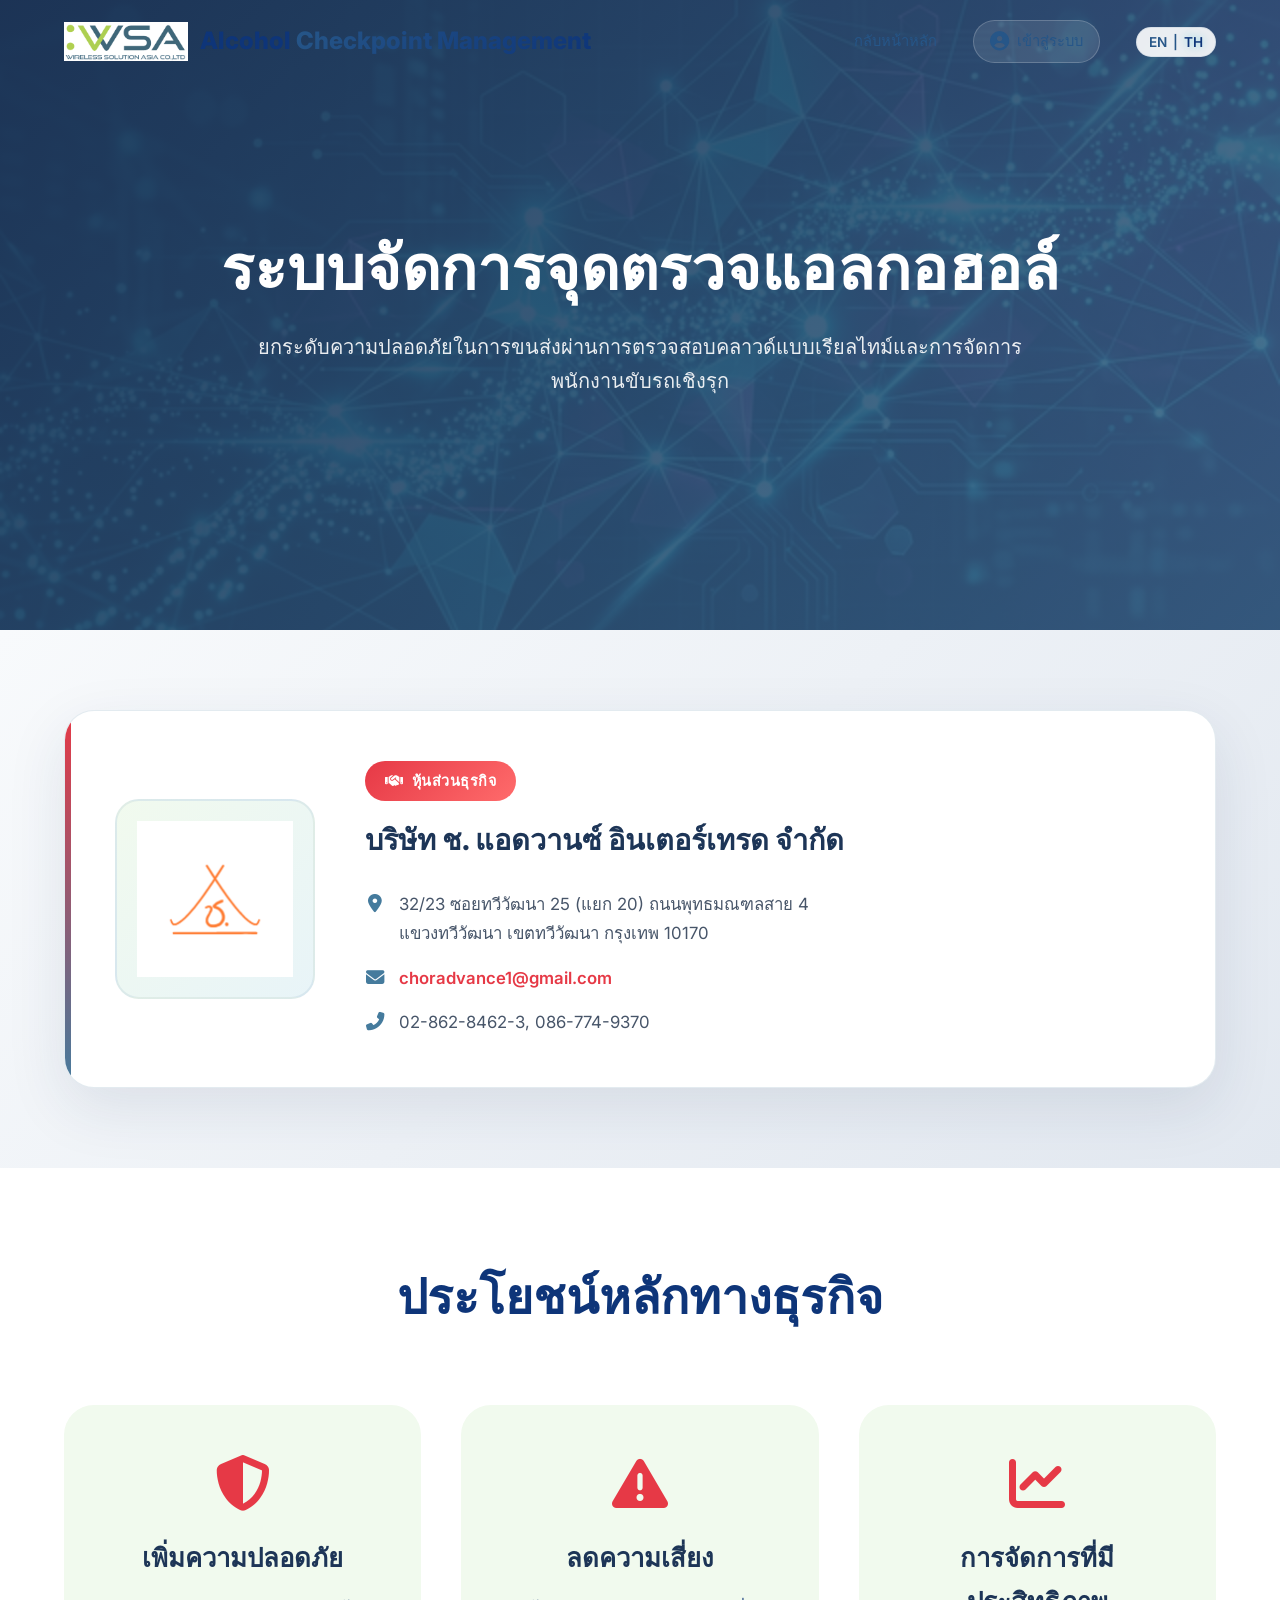
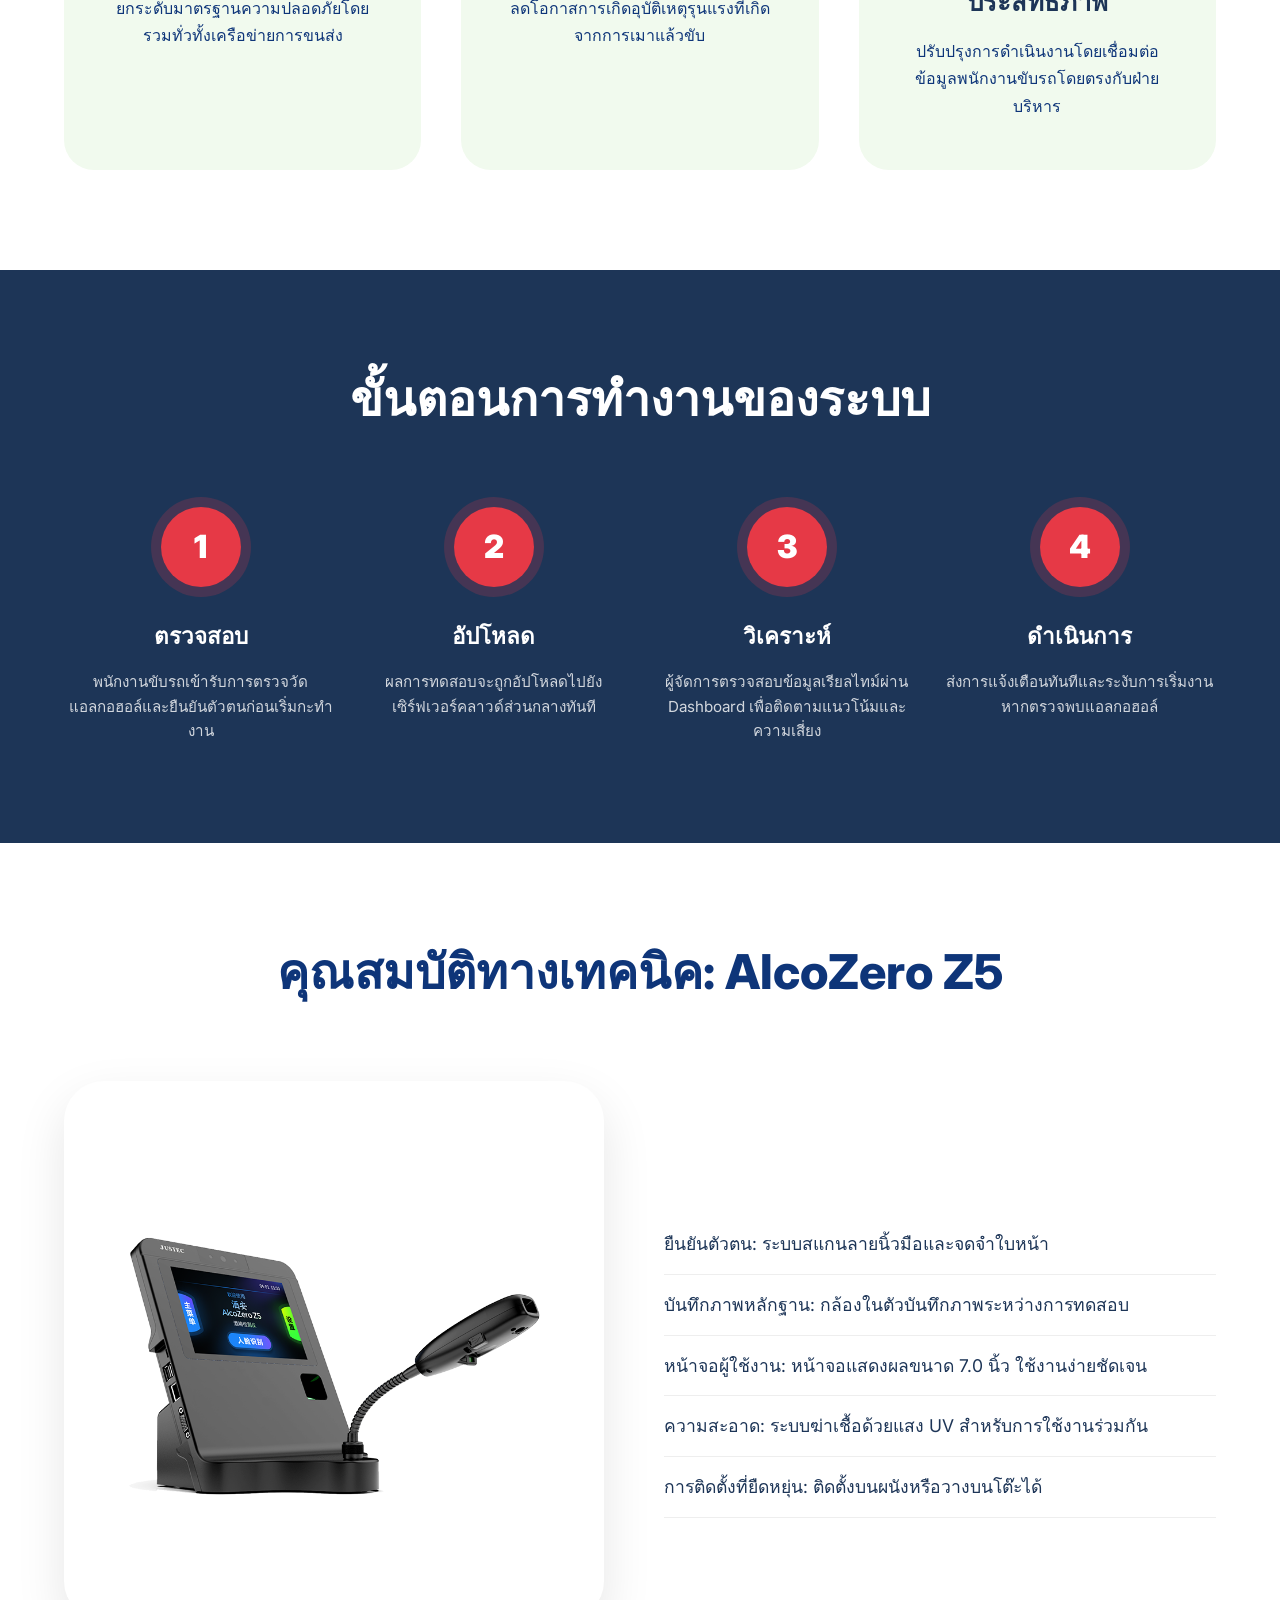
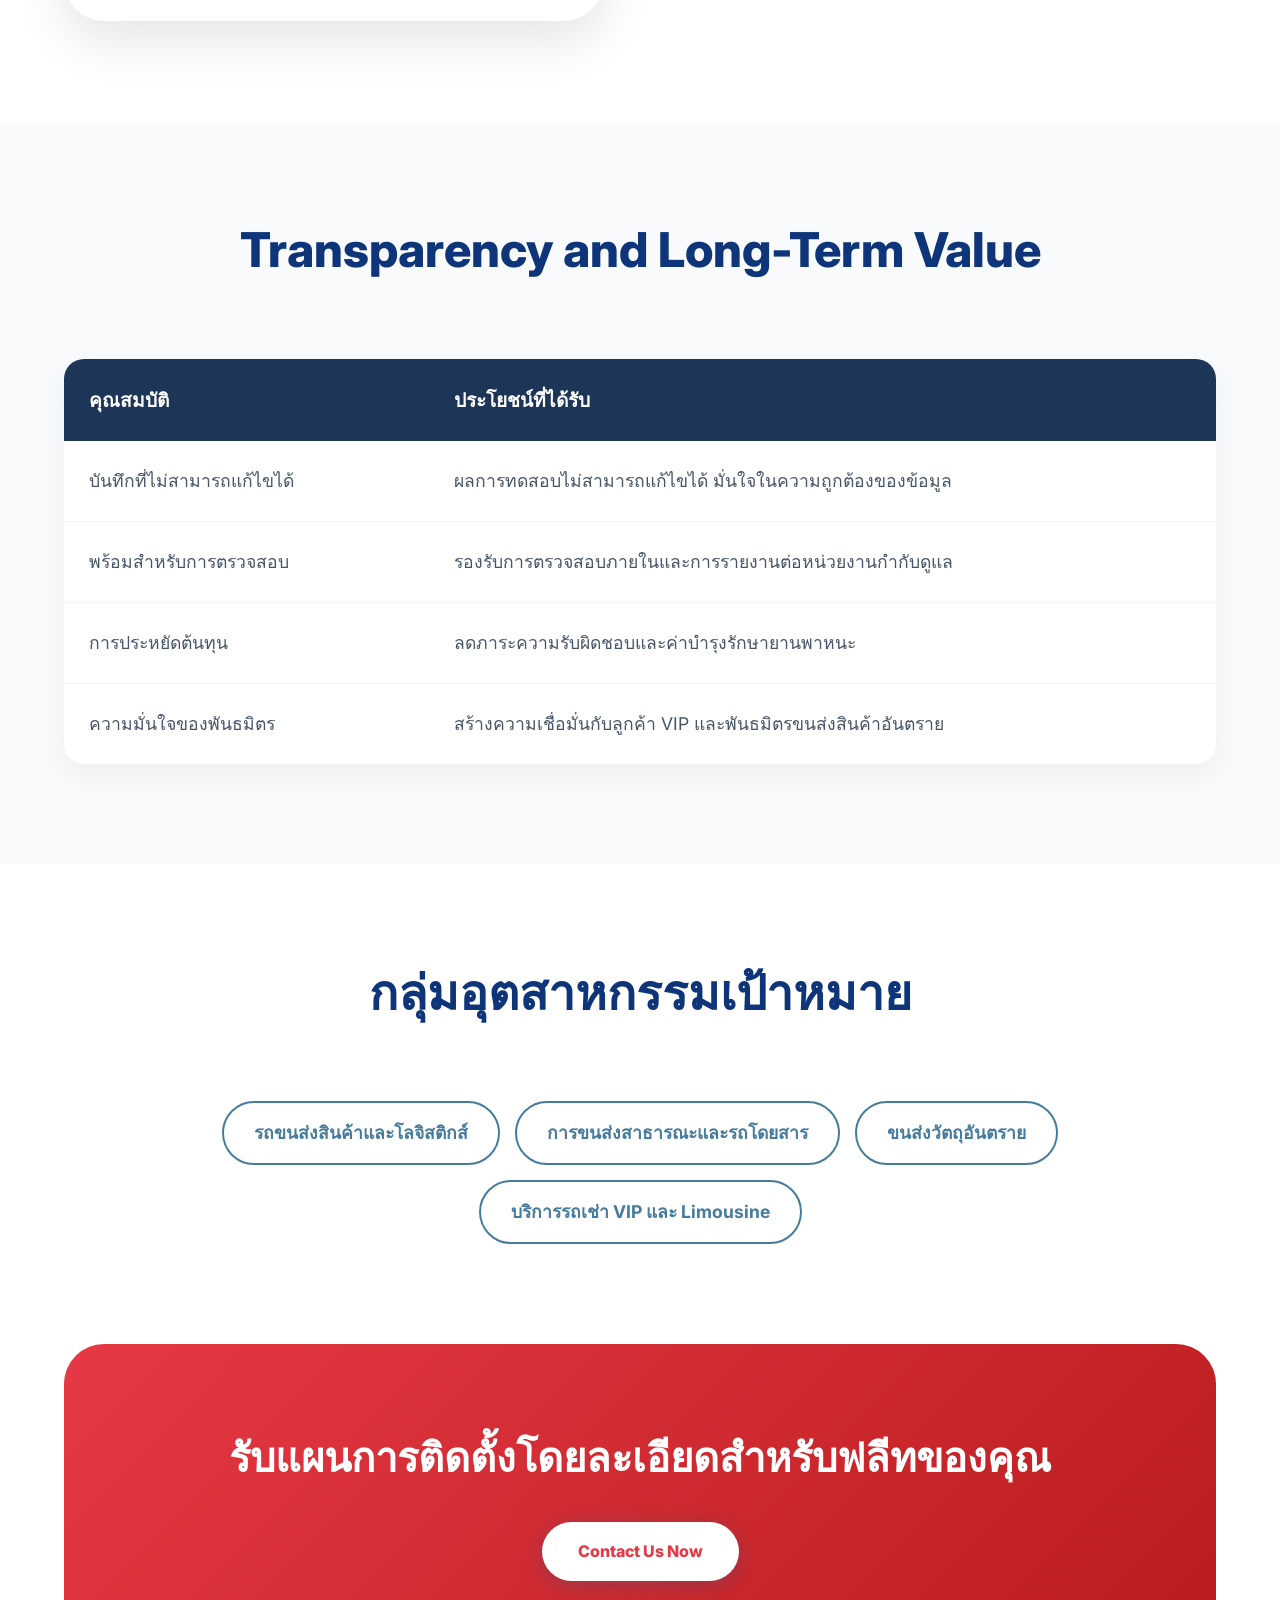
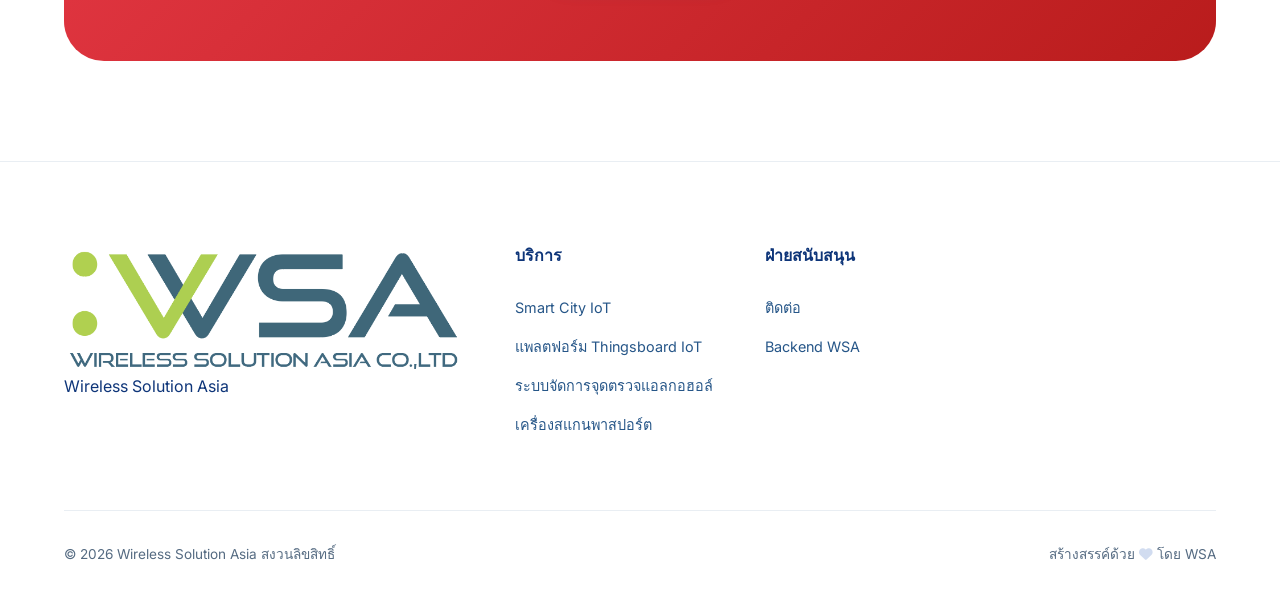
==== commit 1a6022ed: "update acm" ====
--- a/acm/index.html
+++ b/acm/index.html
@@ -324,6 +324,123 @@
             .hw-flex {
                 flex-direction: column;
             }
+
+            .partner-card {
+                flex-direction: column;
+                text-align: center;
+            }
+
+            .partner-logo-wrap {
+                margin: 0 auto;
+            }
+        }
+
+        /* Partner Section */
+        .partner-section {
+            padding: 80px 0;
+            background: linear-gradient(135deg, #f8fafc 0%, #e2e8f0 100%);
+        }
+
+        .partner-card {
+            display: flex;
+            align-items: center;
+            gap: 50px;
+            background: white;
+            border-radius: 30px;
+            padding: 50px;
+            box-shadow: 0 20px 60px rgba(29, 53, 87, 0.1);
+            border: 1px solid rgba(69, 123, 157, 0.15);
+            position: relative;
+            overflow: hidden;
+        }
+
+        .partner-card::before {
+            content: '';
+            position: absolute;
+            top: 0;
+            left: 0;
+            width: 6px;
+            height: 100%;
+            background: linear-gradient(180deg, var(--acm-primary) 0%, var(--acm-secondary) 100%);
+            border-radius: 30px 0 0 30px;
+        }
+
+        .partner-logo-wrap {
+            flex-shrink: 0;
+            width: 200px;
+            height: 200px;
+            display: flex;
+            align-items: center;
+            justify-content: center;
+            background: linear-gradient(135deg, #f1faee 0%, #e8f4f8 100%);
+            border-radius: 24px;
+            padding: 20px;
+            border: 2px solid rgba(69, 123, 157, 0.1);
+        }
+
+        .partner-logo-img {
+            width: 100%;
+            height: auto;
+        }
+
+        .partner-info {
+            flex: 1;
+        }
+
+        .partner-badge {
+            display: inline-flex;
+            align-items: center;
+            gap: 8px;
+            background: linear-gradient(135deg, var(--acm-primary), #ff6b6b);
+            color: white;
+            padding: 8px 20px;
+            border-radius: 50px;
+            font-size: 0.9rem;
+            font-weight: 700;
+            margin-bottom: 15px;
+            text-transform: uppercase;
+            letter-spacing: 0.5px;
+        }
+
+        .partner-info h2 {
+            font-size: 1.8rem;
+            color: var(--acm-dark);
+            margin-bottom: 25px;
+            font-weight: 800;
+        }
+
+        .partner-details {
+            display: flex;
+            flex-direction: column;
+            gap: 16px;
+        }
+
+        .partner-detail-item {
+            display: flex;
+            align-items: flex-start;
+            gap: 14px;
+            font-size: 1.05rem;
+            color: #475569;
+            line-height: 1.7;
+        }
+
+        .partner-detail-item i {
+            color: var(--acm-secondary);
+            font-size: 1.15rem;
+            margin-top: 5px;
+            min-width: 20px;
+            text-align: center;
+        }
+
+        .partner-detail-item a {
+            color: var(--acm-primary);
+            text-decoration: none;
+            font-weight: 600;
+            transition: color 0.3s;
+        }
+
+        .partner-detail-item a:hover {
+            color: var(--acm-secondary);
         }
     </style>
 </head>
@@ -369,6 +486,37 @@
                 platform designed for the modern logistics and transportation industry. By integrating breathalyzer
                 hardware with a real-time Cloud Ecosystem, businesses can transform traditional alcohol testing into a
                 strategic management tool.</p>
+        </div>
+    </section>
+
+    <!-- ===== PARTNER CONTACT SECTION ===== -->
+    <section class="partner-section">
+        <div class="container">
+            <div class="partner-card reveal">
+                <div class="partner-logo-wrap">
+                    <img src="../assets/CH_logo.png" alt="ช. แอดวานซ์ อินเตอร์เทรด Logo" class="partner-logo-img">
+                </div>
+                <div class="partner-info">
+                    <h3 class="partner-badge"><i class="fas fa-handshake"></i> <span
+                            data-i18n="acm-partner-badge">Business Partner</span></h3>
+                    <h2 data-i18n="acm-partner-name">บริษัท ช. แอดวานซ์ อินเตอร์เทรด จำกัด</h2>
+                    <div class="partner-details">
+                        <div class="partner-detail-item">
+                            <i class="fas fa-map-marker-alt"></i>
+                            <span data-i18n="acm-partner-address">32/23 ซอยทวีวัฒนา 25 (แยก 20) ถนนพุทธมณฑลสาย
+                                4<br>แขวงทวีวัฒนา เขตทวีวัฒนา กรุงเทพ 10170</span>
+                        </div>
+                        <div class="partner-detail-item">
+                            <i class="fas fa-envelope"></i>
+                            <a href="mailto:choradvance1@gmail.com">choradvance1@gmail.com</a>
+                        </div>
+                        <div class="partner-detail-item">
+                            <i class="fas fa-phone-alt"></i>
+                            <span>02-862-8462-3, 086-774-9370</span>
+                        </div>
+                    </div>
+                </div>
+            </div>
         </div>
     </section>
 
@@ -515,7 +663,7 @@
 
         <div class="cta-box reveal">
             <h2 data-i18n="acm-cta-text">Get a detailed implementation plan for your specific fleet size</h2>
-            <a href="/#contact" class="btn-primary"
+            <a href="#partner-section" class="btn-primary"
                 style="background: white; color: var(--acm-primary); font-weight: 800;">Contact Us Now</a>
         </div>
     </section>
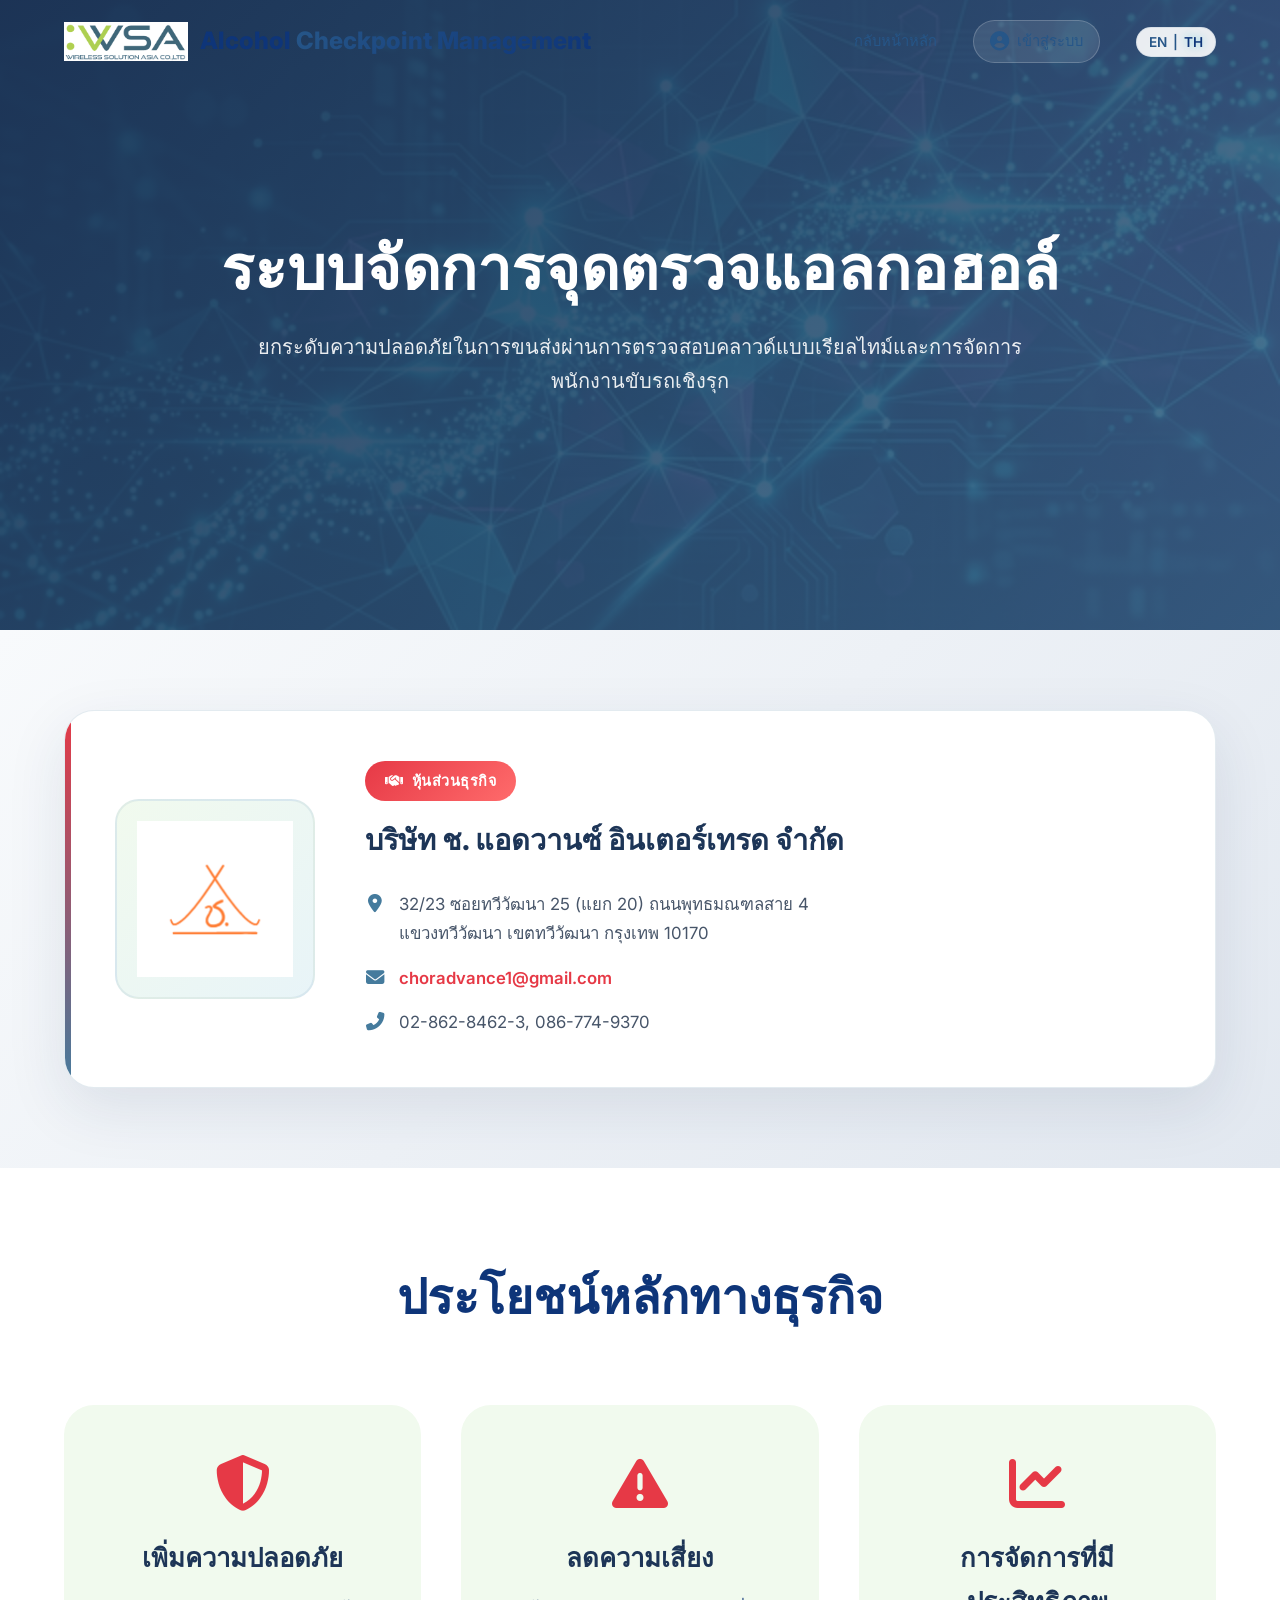
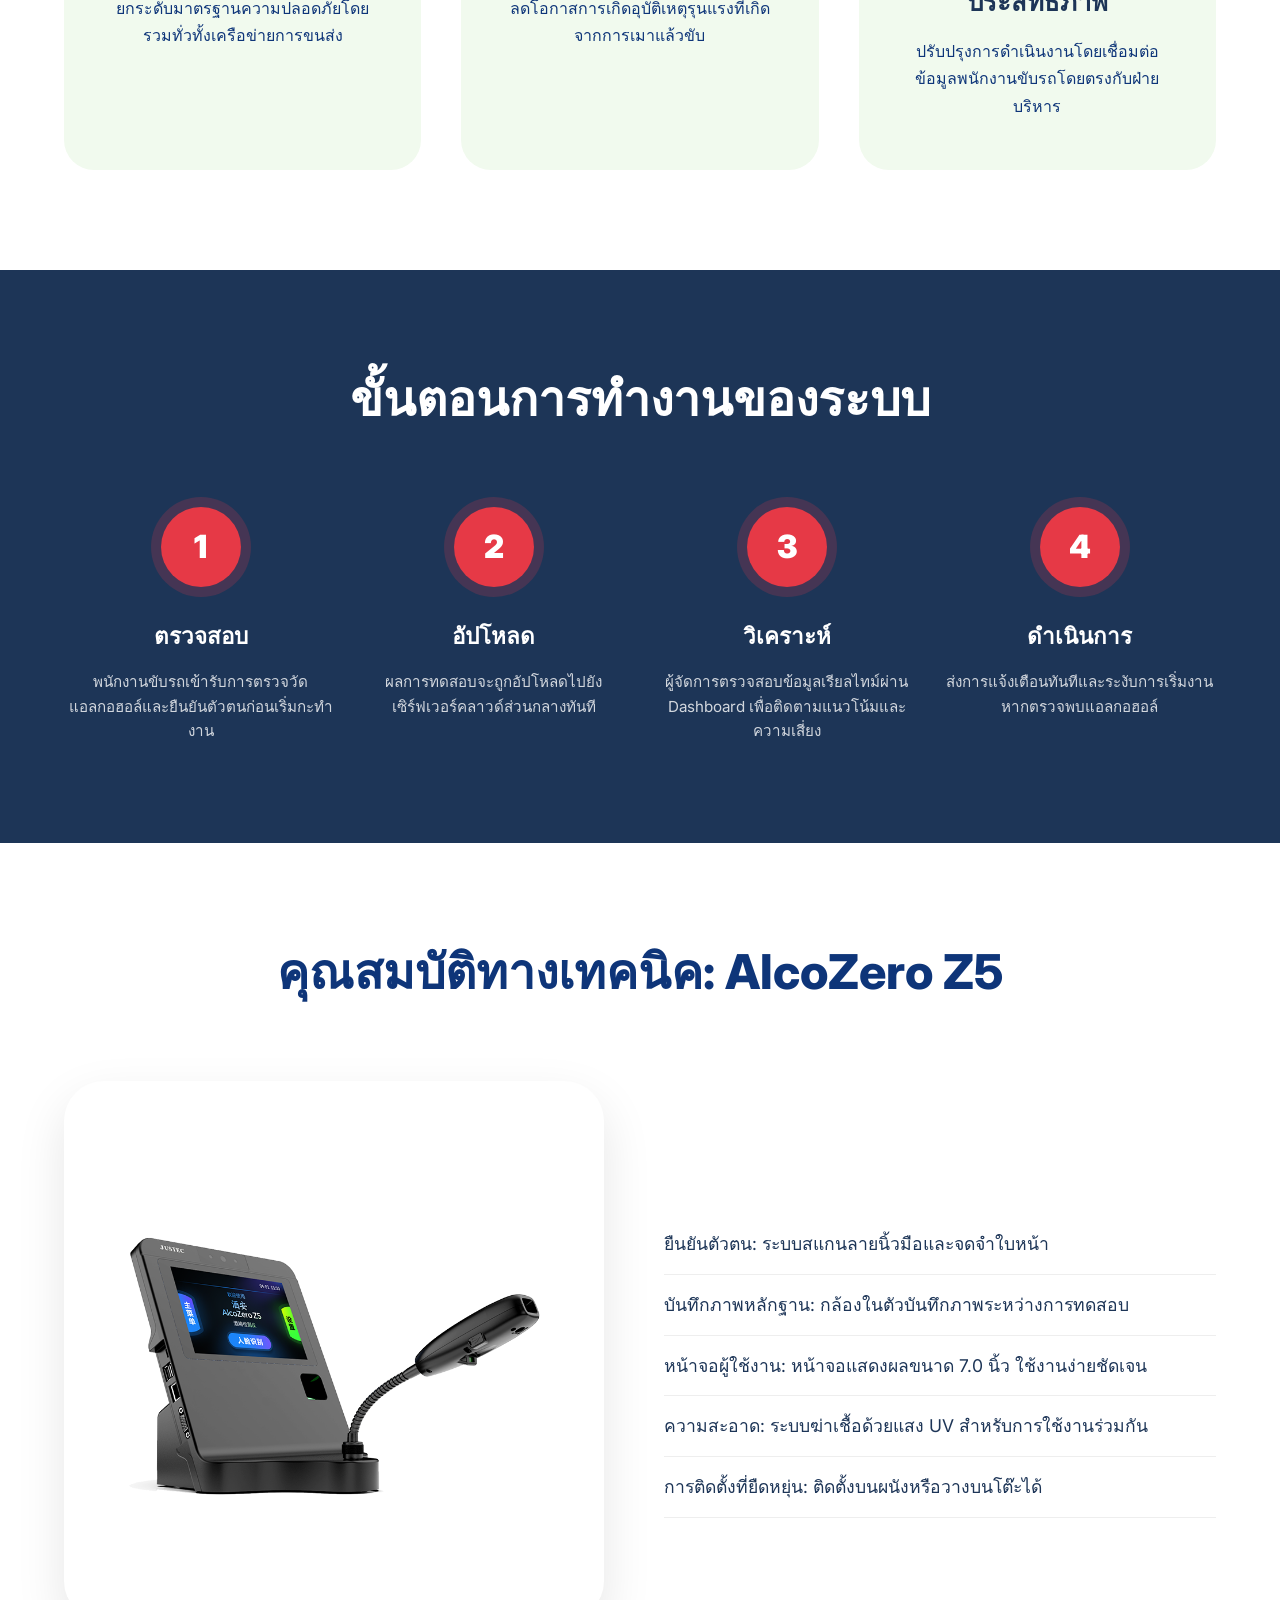
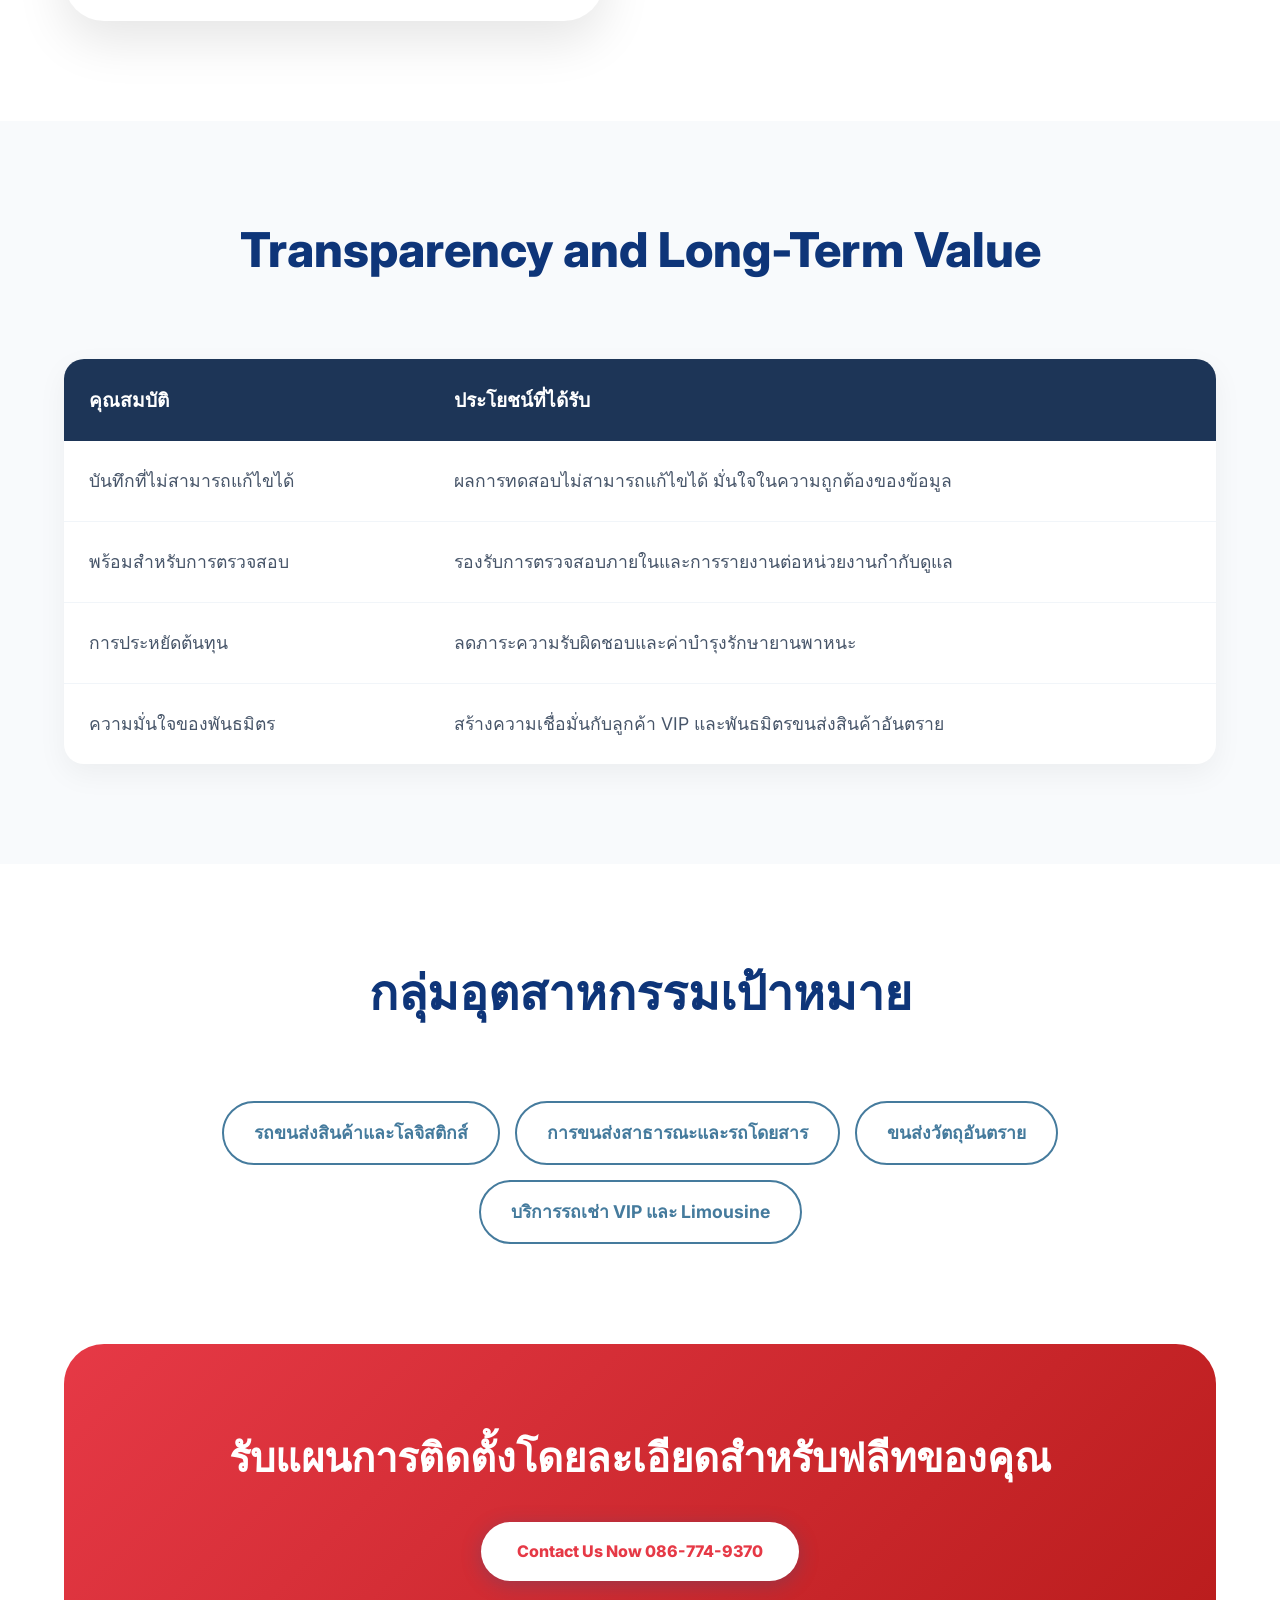
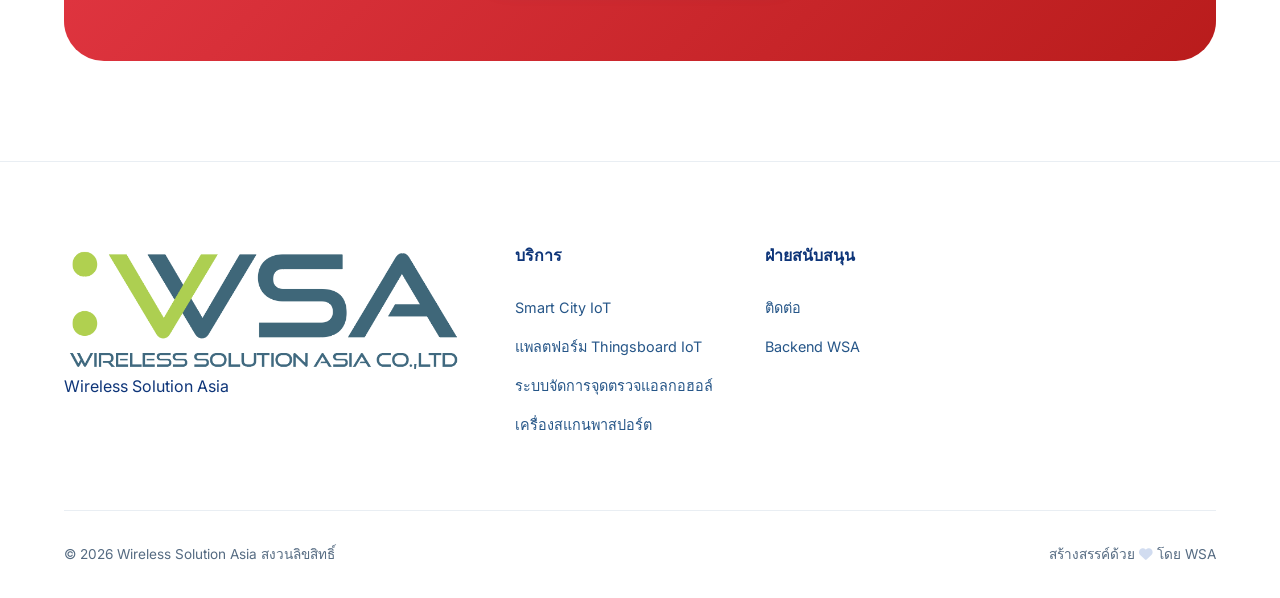
==== commit b37ce3b2: "contact us" ====
--- a/acm/index.html
+++ b/acm/index.html
@@ -664,7 +664,7 @@
         <div class="cta-box reveal">
             <h2 data-i18n="acm-cta-text">Get a detailed implementation plan for your specific fleet size</h2>
             <a href="#partner-section" class="btn-primary"
-                style="background: white; color: var(--acm-primary); font-weight: 800;">Contact Us Now</a>
+                style="background: white; color: var(--acm-primary); font-weight: 800;">Contact Us Now 086-774-9370</a>
         </div>
     </section>
 
